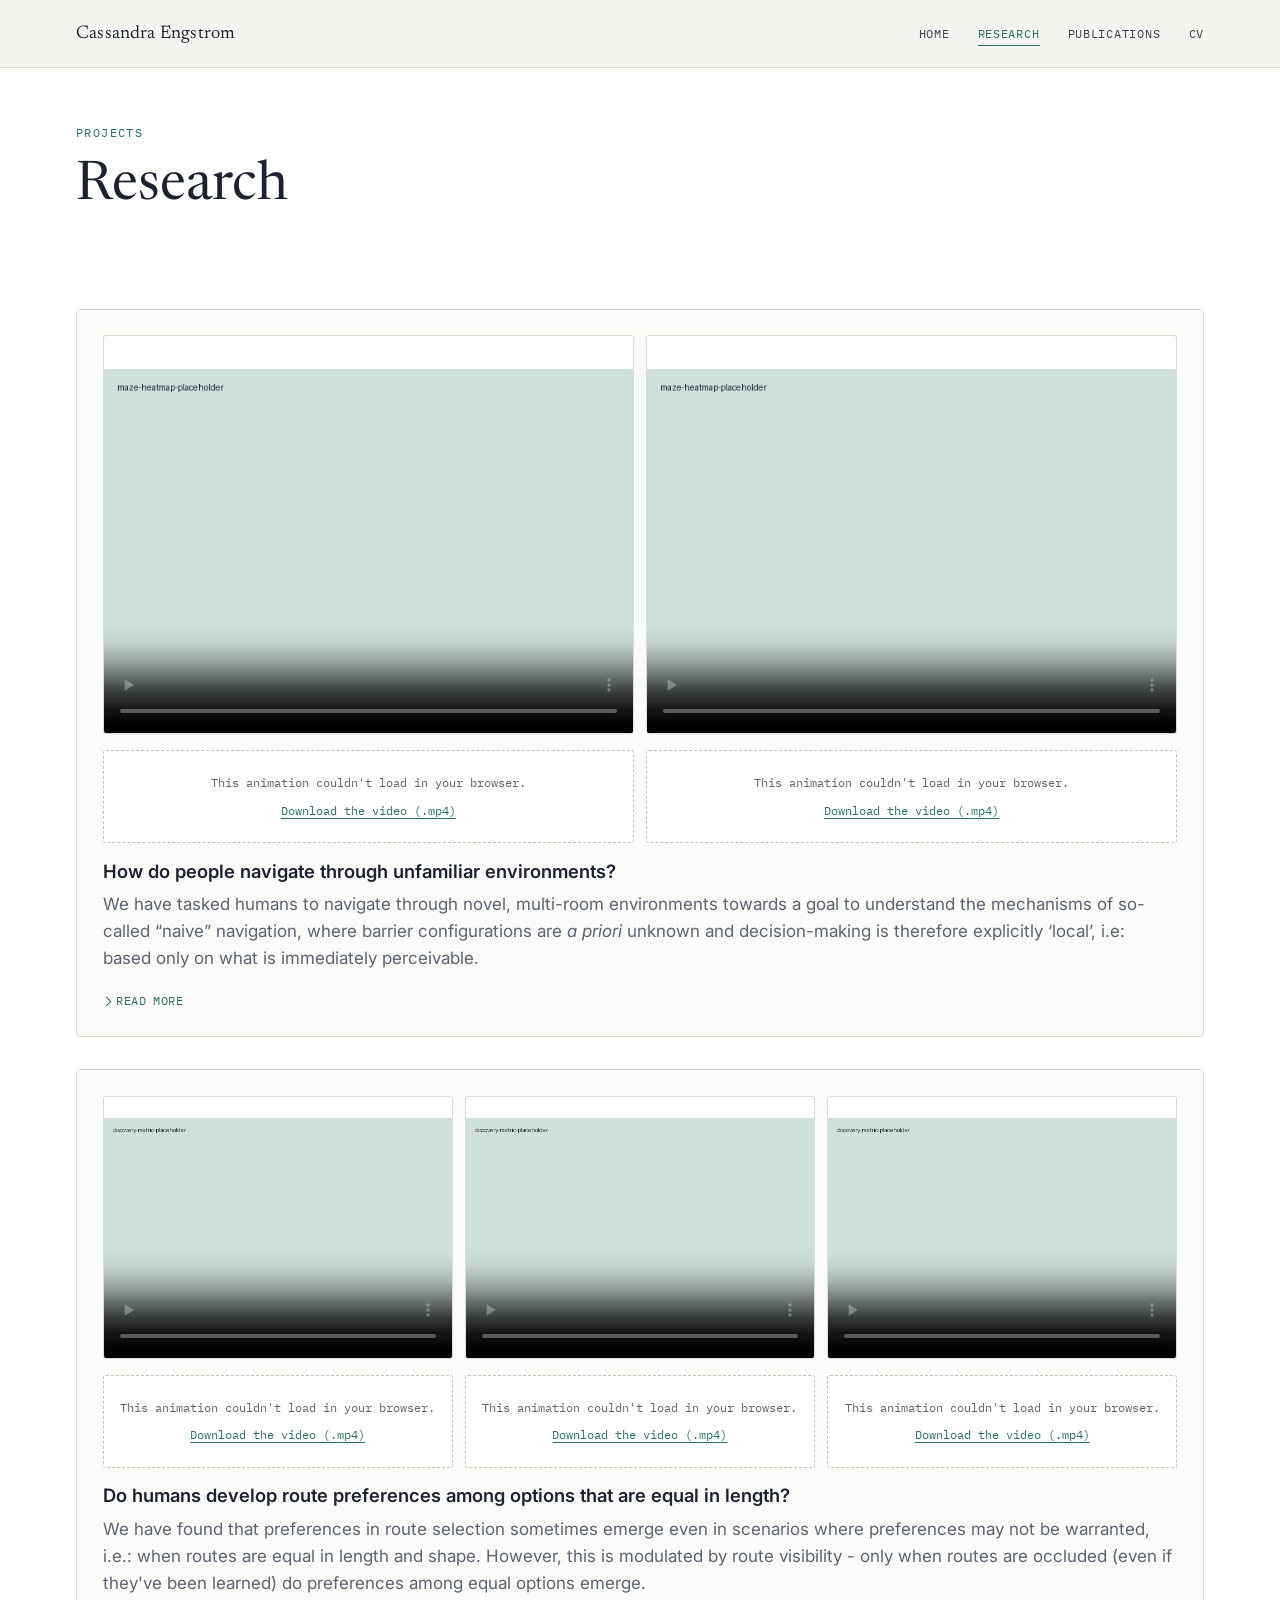
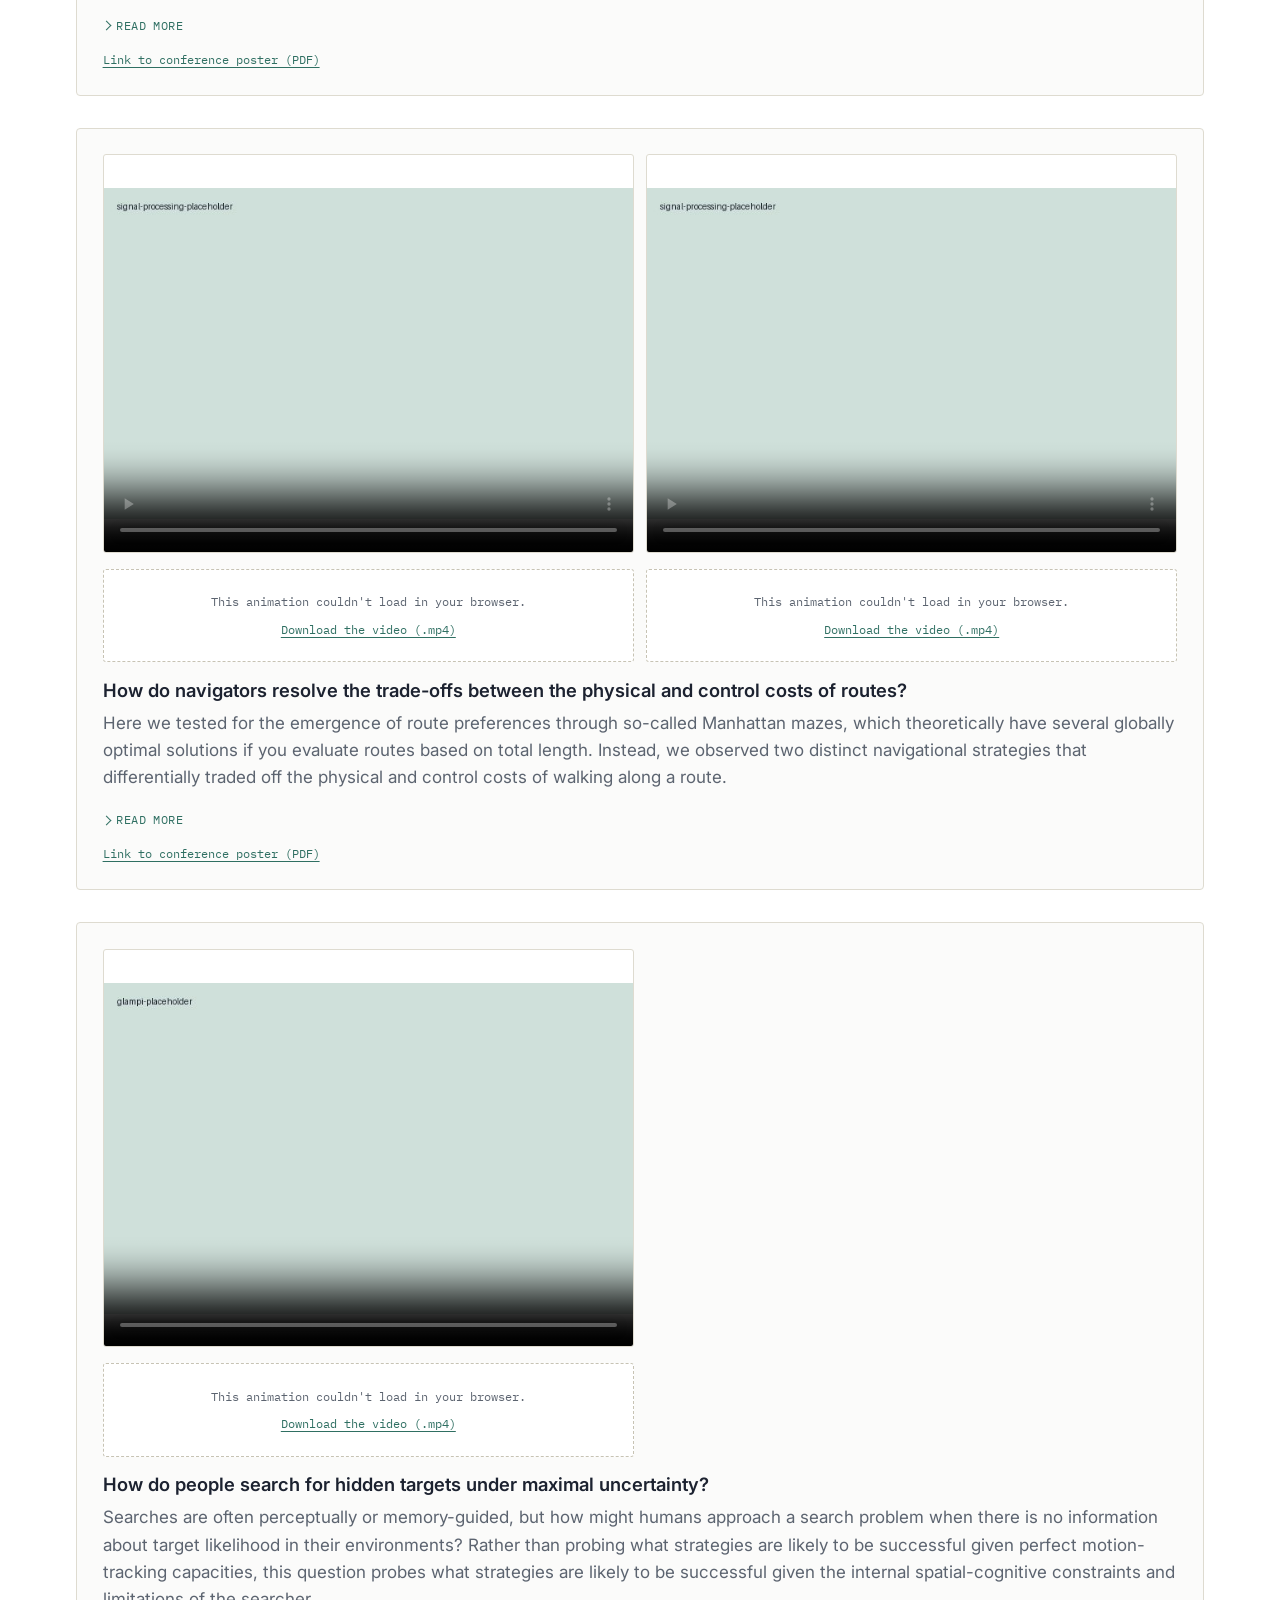
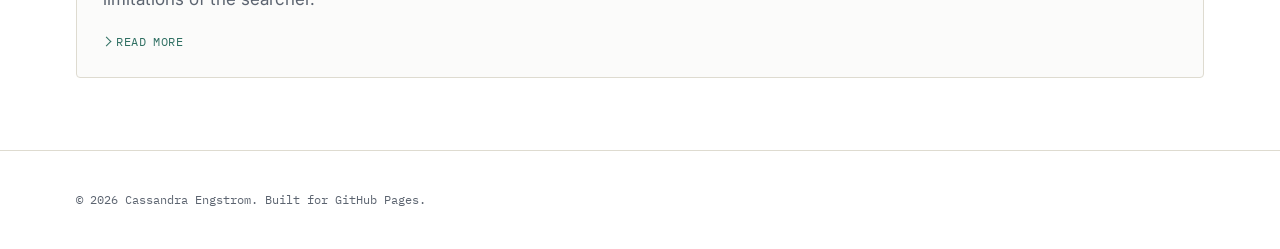
==== research.html @ 105f2f3a "Add site content" ====
<!DOCTYPE html>
<html lang="en">
<head>
<meta charset="UTF-8">
<meta name="viewport" content="width=device-width, initial-scale=1.0">
<title>Research — Cassandra Engstrom</title>
<link rel="preconnect" href="https://fonts.googleapis.com">
<link rel="preconnect" href="https://fonts.gstatic.com" crossorigin>
<link href="https://fonts.googleapis.com/css2?family=Newsreader:ital,wght@0,500;1,400&family=Inter:wght@400;500;600&family=IBM+Plex+Mono:wght@400;500&display=swap" rel="stylesheet">
<link rel="stylesheet" href="css/style.css">
</head>
<body>

<nav class="site-nav">
  <div class="wrap">
    <a class="nav-name" href="index.html">Cassandra Engstrom</a>
    <button class="nav-toggle" aria-expanded="false" aria-label="Toggle navigation">Menu</button>
    <ul class="nav-links">
      <li><a href="index.html">Home</a></li>
      <li><a href="research.html" aria-current="page">Research</a></li>
      <li><a href="publications.html">Publications</a></li>
      <li><a href="cv.html">CV</a></li>
    </ul>
  </div>
</nav>

<header style="padding: 3.5rem 0 2rem;">
  <div class="wrap">
    <p class="eyebrow">Projects</p>
    <h1>Research</h1>
    <!--<p class="prose muted">
      Selected projects on spatial navigation, motion-tracking analysis, and
      the models used to make sense of how people move through mazes and
      open-field environments.
    </p>-->
  </div>
</header>

<section style="padding-top: 0;">
  <div class="wrap">
    <div class="card-grid">

      <div class="card">
        <div class="card-media">
          <div class="video-wrap">
            <video class="thumb" controls autoplay muted loop playsinline preload="auto" poster="assets/images/maze-heatmap-placeholder.jpg">
              <source src="assets/videos/FYP_animation.mp4" type="video/mp4">
            </video>
            <div class="video-fallback" hidden>
              <p>This animation couldn't load in your browser.</p>
              <a href="assets/videos/FYP_animation.mp4" download>Download the video (.mp4)</a>
            </div>
          </div>
          <div class="video-wrap">
            <video class="thumb" controls autoplay muted loop playsinline preload="auto" poster="assets/images/maze-heatmap-placeholder.jpg">
              <source src="assets/videos/GardenOfFP_animation.mp4" type="video/mp4">
            </video>
            <div class="video-fallback" hidden>
              <p>This animation couldn't load in your browser.</p>
              <a href="assets/videos/GardenOfFP_animation.mp4" download>Download the video (.mp4)</a>
            </div>
          </div>
        </div>
        <!--<span class="tag">Trajectory analysis</span>-->

        <h3>How do people navigate through unfamiliar environments?</h3>
        <p class="muted">
          We have tasked humans to navigate through novel, multi-room environments towards a goal to understand the mechanisms of so-called “naive” navigation, where barrier configurations are <em>a priori</em> unknown and decision-making is therefore explicitly ‘local’, i.e: based only on what is immediately perceivable. 
        </p>
        <details class="read-more">
          <summary>Read more</summary>
          <p class="muted">
            The variables ‘naive’ navigators appear to be influenced by when making turns at decision points are the immediate distances to candidate waypoints (d), the angular deviation between candidate waypoints and the goal vector (Θ), and the angular deviation between candidate waypoints and the current heading direction (Γ). Critically, these variables are also weighted differentially depending on the state of the navigator: whether they are initiating a route sequence from stationary or continuing a set of turns while in motion. Behavior is best explained by a vector-based model that uses vector addition to sum directional influences, a mechanism that is biologically plausible. Lastly, we have found through agent simulations that an agent that simply minimizes Θ while ignoring all other variables outperforms all other single and combined-strategy agents in discovering more metabolically efficient and shorter routes statistically more often (Engstrom, Srinivasan & Warren, In prep.).
          </p>
        </details>
        <!--<div class="card-links">
          <a href="assets/pdfs/maze-heatmaps-summary.pdf">Read the write-up (PDF)</a>
        </div>-->
      </div>

      <div class="card">
        <div class="card-media">
          <div class="video-wrap">
            <video class="thumb" controls autoplay muted loop playsinline preload="auto" poster="assets/images/discovery-metric-placeholder.jpg">
              <source src="assets/videos/approach45.mp4" type="video/mp4">
            </video>
            <div class="video-fallback" hidden>
              <p>This animation couldn't load in your browser.</p>
              <a href="assets/videos/approach45.mp4" download>Download the video (.mp4)</a>
            </div>
          </div>
          <div class="video-wrap">
            <video class="thumb" controls autoplay muted loop playsinline preload="auto" poster="assets/images/discovery-metric-placeholder.jpg">
              <source src="assets/videos/approach45_occlude.mp4" type="video/mp4">
            </video>
            <div class="video-fallback" hidden>
              <p>This animation couldn't load in your browser.</p>
              <a href="assets/videos/approach45_occlude.mp4" download>Download the video (.mp4)</a>
            </div>
          </div>
          <div class="video-wrap">
            <video class="thumb" controls autoplay muted loop playsinline preload="auto" poster="assets/images/discovery-metric-placeholder.jpg">
              <source src="assets/videos/courtyard_rhombus_animation.mp4" type="video/mp4">
            </video>
            <div class="video-fallback" hidden>
              <p>This animation couldn't load in your browser.</p>
              <a href="assets/videos/courtyard_rhombus_animation.mp4" download>Download the video (.mp4)</a>
            </div>
          </div>
        </div>

        <!--<span class="tag">Do humans develop route preferences among options that are equal in length?</span>-->
        <h3>Do humans develop route preferences among options that are equal in length?</h3>
        <p class="muted">
          We have found that preferences in route selection sometimes emerge even in scenarios where preferences may not be warranted, i.e.: when routes are equal in length and shape. However, this is modulated by route visibility - only when routes are occluded (even if they've been learned) do preferences among equal options emerge. 
        </p>
        <details class="read-more">
          <summary>Read more</summary>
          <p class="muted">
            Consider: if navigational preferences always correspond with the optimization of global features like total route length, we would expect that no preferences would emerge among options that are equal along those relevant feature dimensions. An alternative hypothesis, however, is that local features - such as those corresponding with perceptual or motor states at decision points - might shape navigational preferences even when relevant global features are equal. Such local features could include whether the instantaneous motion of the body aligns with a candidate waypoint (Γ), relevant to the metabolic costs of turning, or how much the vector to a candidate waypoint deviates from the vector to the goal (Θ), a perceptual heuristic that we have shown correlates with the discovery of shorter routes when agents are given no information about their environments (Engstrom, Srinivasan & Warren, In prep.).
          </p>
          <p class="muted">
            In a VR experiment that involved walking around open rectangular courtyards, i.e.: choosing between routes that were equal in length, we found that humans disregarded perceptual variables (e.g., Θ) that normally correlate with the discovery of shorter routes in unfamiliar, multi-room environments. We interpreted this to mean that the use of such perceptual variables is only employed under uncertainty, otherwise global features like total route length (when accessible) dominate navigational decision-making. In a follow-up experiment, however, we showed that blocking a direct view of the courtyard at turning points, despite allowing navigators to learn and memorize the structure of the courtyards, was enough to reinstate perceptually-based route choice behavior, i.e.: navigators were influenced to minimize Θ, whereas they weren’t in full visibility scenarios. This indicated that it was the ability to see routes, and not necessarily learned knowledge of their structure, that controlled whether decision-making depended on global features like route length (used when all routes are visible) or on local features like the angular deviation between waypoint and goal (used when routes are not visible, even if they're memorized). Consistent with this model, we found by manipulating the geometry of open courtyards to make one route option longer than the other, that even when the local perceptual variable Θ favored the opposite route, navigators strongly preferred the route that was shorter, because both routes were clearly visible (Engstrom & Warren, 2026; see link below). These results suggest that navigational preferences can emerge among equal options when options are visually occluded; otherwise route-selection effectively becomes random and no preferences are discernible.
          </p>
        </details>
        <div class="card-links">
          <a href="assets/pdfs/VSS2026_CJE_final_small-3.pdf">Link to conference poster (PDF)</a>
        </div>
      </div>

      

      <div class="card">
        <div class="card-media">
          <div class="video-wrap">
            <video class="thumb" controls autoplay muted loop playsinline preload="auto" poster="assets/images/signal-processing-placeholder.jpg">
              <source src="assets/videos/Grid_animation_2x4.mp4" type="video/mp4">
            </video>
            <div class="video-fallback" hidden>
              <p>This animation couldn't load in your browser.</p>
              <a href="assets/videos/Grid_animation_2x4.mp4" download>Download the video (.mp4)</a>
            </div>
          </div>
                    <div class="video-wrap">
            <video class="thumb" controls autoplay muted loop playsinline preload="auto" poster="assets/images/signal-processing-placeholder.jpg">
              <source src="assets/videos/Grid_animation_1x5.mp4" type="video/mp4">
            </video>
            <div class="video-fallback" hidden>
              <p>This animation couldn't load in your browser.</p>
              <a href="assets/videos/Grid_animation_1x5.mp4" download>Download the video (.mp4)</a>
            </div>
          </div>
        </div>
        <!--<span class="tag">Signal processing</span>-->
        <h3>How do navigators resolve the trade-offs between the physical and control costs of routes?</h3>
        <p class="muted">
          Here we tested for the emergence of route preferences through so-called Manhattan mazes, which theoretically have several globally optimal solutions if you evaluate routes based on total length. Instead, we observed two distinct navigational strategies that differentially traded off the physical and control costs of walking along a route.
        </p>
        <details class="read-more">
          <summary>Read more</summary>
          <p class="muted">
            By measuring movement patterns through grid-mazes with different dimensions, our sample could be parsed based on the expression of two distinct strategies - roughly half of the sample preferred to navigate around the perimeter (‘wall-following’) while the other half clinged to the diagonal (‘beelining’). Both of these strategies appeared to be guided by a combination of local decision-making rules, specifically the minimization of Γ and Θ, while each group applied different weights to each rule. Interestingly, because of a spontaneous corner-cutting behavior, we found that the beelining strategy resulted in routes that were slightly although statistically shorter and more energetically efficient than the wall-following group. Even so, relative to wall-following, beelining relies on more ‘expensive’ perceptual-motor control processes that require constant surveillance of one's changing field of view and frequent changes in the state and actions of the body. Therefore, we speculate that the split in the sample reflects two solutions to a tradeoff between the physical and perceptual control costs of implementing routes (Engstrom & Warren, 2025; see link below). Just like our courtyard studies, these results also suggest that preferences sometimes emerge among route options that are close to being equal along global dimensions relevant to the navigator (e.g.: total route length), suggesting that route preferences can be based on local motor or perceptual states at waypoints.
          </p>
        </details>
        <div class="card-links">
          <a href="assets/pdfs/ECVP poster Engstrom V2_final_small.pdf">Link to conference poster (PDF)</a>
        </div>
      </div>

      

      <div class="card">
        <div class="card-media">
          <div class="video-wrap">
            <video class="thumb" controls autoplay muted loop playsinline preload="auto" poster="assets/images/glampi-placeholder.jpg">
              <source src="assets/videos/search_animation.mp4" type="video/mp4">
            </video>
            <div class="video-fallback" hidden>
              <p>This animation couldn't load in your browser.</p>
              <a href="assets/videos/search_animation.mp4" download>Download the video (.mp4)</a>
            </div>
          </div>
        </div>
        <!--<span class="tag">Modeling</span>-->
        <h3>How do people search for hidden targets under maximal uncertainty?</h3>
        <p class="muted">
          Searches are often perceptually or memory-guided, but how might humans approach a search problem when there is no information about target likelihood in their environments? Rather than probing what strategies are likely to be successful given perfect motion-tracking capacities, this question probes what strategies are likely to be successful given the internal spatial-cognitive constraints and limitations of the searcher. 
        </p>
        <details class="read-more">
          <summary>Read more</summary>
          <p class="muted">
            As part of my ongoing dissertation research, I am analyzing the movement of humans searching in large virtual environments. The field of movement ecology has given rise to motley models of foraging, dispersal and migration in animals, but little is known about the methods humans might employ while searching for hidden targets. Search is related to navigation in that if done effectively, it requires the searcher to maintain some concept of where they are and where they have been. However, the degree to which spatial memory systems (i.e.: tracking ones position) are employed may depend on the constraints of the task,  including the richness of landmark information available, the time limits on the search task, and target numerosity, all of which affect the difference in the effort-to-success tradeoff between memoryful and memoryless searches. I am currently modelling human search strategies in an effort to understand how and when memory is employed, and whether this employment is demonstrably ‘efficient’, considering factors like error accumulation in path integration.
          </p>
        </details>
        <!--<div class="card-links">
          <a href="assets/pdfs/path-integration-model.pdf">Read the write-up (PDF)</a>
        </div>-->
      </div>

    </div>
  </div>
</section>

<footer>
  <div class="wrap">
    © <span id="year"></span> Cassandra Engstrom. Built for GitHub Pages.
  </div>
</footer>

<script src="js/main.js"></script>
<script>document.getElementById("year").textContent = new Date().getFullYear();</script>
</body>
</html>
---- css/style.css ----
/* ============================================================
   Cassandra Engstrom — research site
   Design system: cartographic academic. The palette and motifs
   borrow from topographic maps and trajectory plots — fitting,
   since the research itself is about paths through space.
   ============================================================ */

:root {
  --paper: #ffffff;
  --paper-raised: #fbfbfa;
  --ink: #1c2230;
  --ink-soft: #3a4150;
  --muted: #5c6470;
  --line: #2f6f62;      /* contour-line teal — links, accents */
  --line-soft: #cfe0da;
  --route: #b5562a;     /* rust marker — highlights, "you are here" */
  --border: #dedbd0;
  --border-strong: #c7c3b4;

  --font-display: "Newsreader", Georgia, serif;
  --font-body: "Inter", -apple-system, BlinkMacSystemFont, sans-serif;
  --font-mono: "IBM Plex Mono", ui-monospace, monospace;

  --measure: 42rem;
  --nav-h: 4.25rem;
}

* { box-sizing: border-box; }

html {
  scroll-behavior: smooth;
}

@media (prefers-reduced-motion: reduce) {
  html { scroll-behavior: auto; }
  *, *::before, *::after {
    animation-duration: 0.01ms !important;
    animation-iteration-count: 1 !important;
    transition-duration: 0.01ms !important;
  }
}

body {
  margin: 0;
  background: var(--paper);
  color: var(--ink);
  font-family: var(--font-body);
  font-size: 17px;
  line-height: 1.6;
  -webkit-font-smoothing: antialiased;
}

img, video { max-width: 100%; display: block; }

a {
  color: var(--line);
  text-decoration-thickness: 1px;
  text-underline-offset: 3px;
}
a:hover { color: var(--route); }

h1, h2, h3 {
  font-family: var(--font-display);
  font-weight: 500;
  line-height: 1.15;
  color: var(--ink);
  margin: 0 0 0.5em;
}

h1 { font-size: clamp(2.2rem, 4.5vw, 3.4rem); font-weight: 400; }
h2 { font-size: clamp(1.5rem, 2.6vw, 2rem); }
h3 { font-size: 1.15rem; font-weight: 600; font-family: var(--font-body); }

p { margin: 0 0 1.1em; color: var(--ink-soft); }

.eyebrow {
  font-family: var(--font-mono);
  font-size: 0.72rem;
  letter-spacing: 0.12em;
  text-transform: uppercase;
  color: var(--line);
}

.muted { color: var(--muted); }

/* ---------- layout shells ---------- */

.wrap {
  max-width: 74rem;
  margin: 0 auto;
  padding: 0 1.75rem;
}

.prose { max-width: var(--measure); }

section { padding: 4.5rem 0; }
section + section { border-top: 1px solid var(--border); }

/* ---------- nav ---------- */

.site-nav {
  position: sticky;
  top: 0;
  z-index: 40;
  height: var(--nav-h);
  display: flex;
  align-items: center;
  background: rgba(243, 244, 239, 0.86);
  backdrop-filter: blur(6px);
  border-bottom: 1px solid var(--border);
}

.site-nav .wrap {
  display: flex;
  align-items: center;
  justify-content: space-between;
  width: 100%;
}

.nav-name {
  font-family: var(--font-display);
  font-size: 1.15rem;
  color: var(--ink);
  text-decoration: none;
  letter-spacing: 0.01em;
}
.nav-name:hover { color: var(--ink); }

.nav-links {
  display: flex;
  gap: 1.75rem;
  list-style: none;
  margin: 0;
  padding: 0;
  font-family: var(--font-mono);
  font-size: 0.78rem;
  letter-spacing: 0.06em;
  text-transform: uppercase;
}

.nav-links a {
  color: var(--ink-soft);
  text-decoration: none;
  padding: 0.3rem 0;
  border-bottom: 1px solid transparent;
}
.nav-links a:hover,
.nav-links a[aria-current="page"] {
  color: var(--line);
  border-bottom-color: var(--line);
}

.nav-toggle {
  display: none;
  background: none;
  border: 1px solid var(--border-strong);
  border-radius: 3px;
  padding: 0.4rem 0.6rem;
  font-family: var(--font-mono);
  font-size: 0.75rem;
  cursor: pointer;
}

@media (max-width: 720px) {
  .nav-toggle { display: inline-block; }
  .nav-links {
    position: absolute;
    top: var(--nav-h);
    left: 0;
    right: 0;
    background: var(--paper-raised);
    border-bottom: 1px solid var(--border);
    flex-direction: column;
    gap: 0;
    padding: 0.5rem 1.75rem 1rem;
    display: none;
  }
  .nav-links.open { display: flex; }
  .nav-links a { display: block; padding: 0.6rem 0; }
}

/* ---------- simple homepage ---------- */

.intro {
  padding: 4.5rem 0 4rem;
}

.intro-grid {
  display: grid;
  grid-template-columns: 1fr 1.4fr;
  gap: 3rem;
  align-items: start;
}

@media (max-width: 720px) {
  .intro-grid { grid-template-columns: 1fr; }
}

.profile-photo {
  width: 100%;
  border-radius: 4px;
  border: 1px solid var(--border);
}

.email-line {
  margin-top: 1.6rem;
  font-family: var(--font-mono);
  font-size: 0.95rem;
}

/* ---------- hero (signature element: the wayfinding line) ---------- */

.hero {
  padding: 5rem 0 4rem;
  position: relative;
  overflow: hidden;
}

.hero-grid {
  display: grid;
  grid-template-columns: 1.1fr 0.9fr;
  gap: 3rem;
  align-items: center;
}

@media (max-width: 860px) {
  .hero-grid { grid-template-columns: 1fr; }
}

.hero-path {
  width: 100%;
  height: auto;
}

.hero-path .route-line {
  fill: none;
  stroke: var(--line);
  stroke-width: 2;
  stroke-linecap: round;
  stroke-dasharray: 4 7;
}

.hero-path .waypoint {
  fill: var(--paper);
  stroke: var(--ink);
  stroke-width: 1.4;
}

.hero-path .marker {
  fill: var(--route);
}

.hero-path .marker-pulse {
  fill: none;
  stroke: var(--route);
  stroke-width: 1.5;
  opacity: 0.55;
  animation: pulse 2.6s ease-out infinite;
  transform-origin: center;
}

@keyframes pulse {
  0%   { r: 5; opacity: 0.6; }
  100% { r: 16; opacity: 0; }
}

.hero h1 { margin-bottom: 0.4rem; }
.hero .role {
  font-family: var(--font-mono);
  font-size: 0.85rem;
  color: var(--muted);
  margin-bottom: 1.4rem;
}

.button-row { display: flex; gap: 0.9rem; flex-wrap: wrap; margin-top: 1.6rem; }

.btn {
  display: inline-flex;
  align-items: center;
  gap: 0.5rem;
  font-family: var(--font-mono);
  font-size: 0.78rem;
  letter-spacing: 0.05em;
  text-transform: uppercase;
  text-decoration: none;
  padding: 0.7rem 1.1rem;
  border: 1px solid var(--ink);
  border-radius: 3px;
  color: var(--ink);
  transition: background 0.15s ease, color 0.15s ease, border-color 0.15s ease;
}
.btn:hover { background: var(--ink); color: var(--paper); }

.btn.primary { background: var(--line); border-color: var(--line); color: var(--paper); }
.btn.primary:hover { background: var(--route); border-color: var(--route); }

/* ---------- cards / grids ---------- */

.card-grid {
  display: grid;
  grid-template-columns: repeat(auto-fit, minmax(640px, 1fr));
  gap: 2rem;
  margin-top: 2rem;
}

.card {
  background: var(--paper-raised);
  border: 1px solid var(--border);
  border-radius: 4px;
  padding: 1.6rem;
  position: relative;
}

.card .tag {
  font-family: var(--font-mono);
  font-size: 0.68rem;
  letter-spacing: 0.08em;
  text-transform: uppercase;
  color: var(--line);
  display: block;
  margin-bottom: 0.6rem;
}

/* row of 1-3 animations above the card title */
.card-media {
  display: grid;
  grid-template-columns: repeat(auto-fit, minmax(140px, 1fr));
  gap: 0.75rem;
  margin-bottom: 1.1rem;
}

.card-media .video-wrap:only-child {
  max-width: calc((100% - 0.75rem) / 2);
}

.card-media video.thumb {
  width: 100%;
  aspect-ratio: 4/3;
  object-fit: contain;
  border: 1px solid var(--border);
  border-radius: 3px;
  background: #ffffff;
}

.video-wrap {
  position: relative;
}

.video-fallback {
  width: 100%;
  display: flex;
  flex-direction: column;
  align-items: center;
  justify-content: center;
  gap: 0.5rem;
  text-align: center;
  padding: 1.4rem 1rem;
  background: var(--paper);
  border: 1px dashed var(--border-strong);
  border-radius: 3px;
}

.video-fallback p {
  margin: 0;
  font-family: var(--font-mono);
  font-size: 0.75rem;
  color: var(--muted);
}

.video-fallback a {
  font-family: var(--font-mono);
  font-size: 0.75rem;
}

.video-fallback[hidden] {
  display: none;
}

.card .thumb {
  width: 100%;
  aspect-ratio: 16/10;
  object-fit: cover;
  border: 1px solid var(--border);
  border-radius: 3px;
  margin-bottom: 1rem;
  background: var(--line-soft);
}

.card video.thumb { background: #ffffff; }

.card-links {
  display: flex;
  gap: 1rem;
  margin-top: 0.9rem;
  font-family: var(--font-mono);
  font-size: 0.76rem;
}

@media (max-width: 720px) {
  .card-grid { grid-template-columns: 1fr; }
}

/* ---------- media blocks ---------- */

.media-block {
  border: 1px solid var(--border);
  border-radius: 4px;
  overflow: hidden;
  background: var(--ink);
  margin: 1.5rem 0;
}
.media-block video { width: 100%; display: block; }
.media-caption {
  padding: 0.7rem 1rem;
  font-family: var(--font-mono);
  font-size: 0.75rem;
  color: var(--muted);
  background: var(--paper-raised);
  border-top: 1px solid var(--border);
}

/* ---------- read more / collapsible blurbs ---------- */

details.read-more {
  margin-top: 0.9rem;
}

details.read-more summary {
  cursor: pointer;
  list-style: none;
  font-family: var(--font-mono);
  font-size: 0.76rem;
  letter-spacing: 0.04em;
  text-transform: uppercase;
  color: var(--line);
  display: flex;
  align-items: center;
  gap: 0.4rem;
  user-select: none;
}

/* hide the default browser triangle in Chrome/Safari */
details.read-more summary::-webkit-details-marker {
  display: none;
}

/* our own chevron, rotates on open */
details.read-more summary::before {
  content: "";
  width: 0.5em;
  height: 0.5em;
  border-right: 1.5px solid var(--line);
  border-bottom: 1.5px solid var(--line);
  transform: rotate(-45deg);
  transition: transform 0.2s ease;
}

details.read-more[open] summary::before {
  transform: rotate(45deg);
}

details.read-more summary:hover {
  color: var(--route);
}
details.read-more summary:hover::before {
  border-color: var(--route);
}

details.read-more p {
  margin-top: 0.8rem;
  padding-top: 0.8rem;
  border-top: 1px solid var(--border);
}

/* ---------- CV page ---------- */

.cv-entry {
  display: grid;
  grid-template-columns: 8rem 1fr;
  gap: 1.5rem;
  padding: 1.2rem 0;
  border-top: 1px solid var(--border);
}
.cv-entry:first-of-type { border-top: none; }
.cv-entry .when {
  font-family: var(--font-mono);
  font-size: 0.78rem;
  color: var(--muted);
  padding-top: 0.2rem;
}
@media (max-width: 600px) {
  .cv-entry { grid-template-columns: 1fr; gap: 0.3rem; }
}

.pub-list { list-style: none; padding: 0; margin: 1.5rem 0 0; }
.pub-list li {
  padding: 1rem 0;
  border-top: 1px solid var(--border);
  display: flex;
  justify-content: space-between;
  gap: 1rem;
  flex-wrap: wrap;
}
.pub-list li:first-child { border-top: none; }
.pub-list .pub-links {
  font-family: var(--font-mono);
  font-size: 0.76rem;
  white-space: nowrap;
}

/* ---------- contact ---------- */

.contact-list { list-style: none; padding: 0; margin: 1.5rem 0 0; }
.contact-list li {
  padding: 0.85rem 0;
  border-top: 1px solid var(--border);
  display: flex;
  gap: 1rem;
  align-items: baseline;
}
.contact-list li:first-child { border-top: none; }
.contact-list .k {
  font-family: var(--font-mono);
  font-size: 0.72rem;
  text-transform: uppercase;
  letter-spacing: 0.08em;
  color: var(--muted);
  width: 6rem;
  flex: none;
}

/* ---------- footer ---------- */

footer {
  padding: 2.5rem 0;
  font-family: var(--font-mono);
  font-size: 0.72rem;
  color: var(--muted);
  border-top: 1px solid var(--border);
}

/* ---------- focus states ---------- */

a:focus-visible,
button:focus-visible {
  outline: 2px solid var(--route);
  outline-offset: 2px;
}
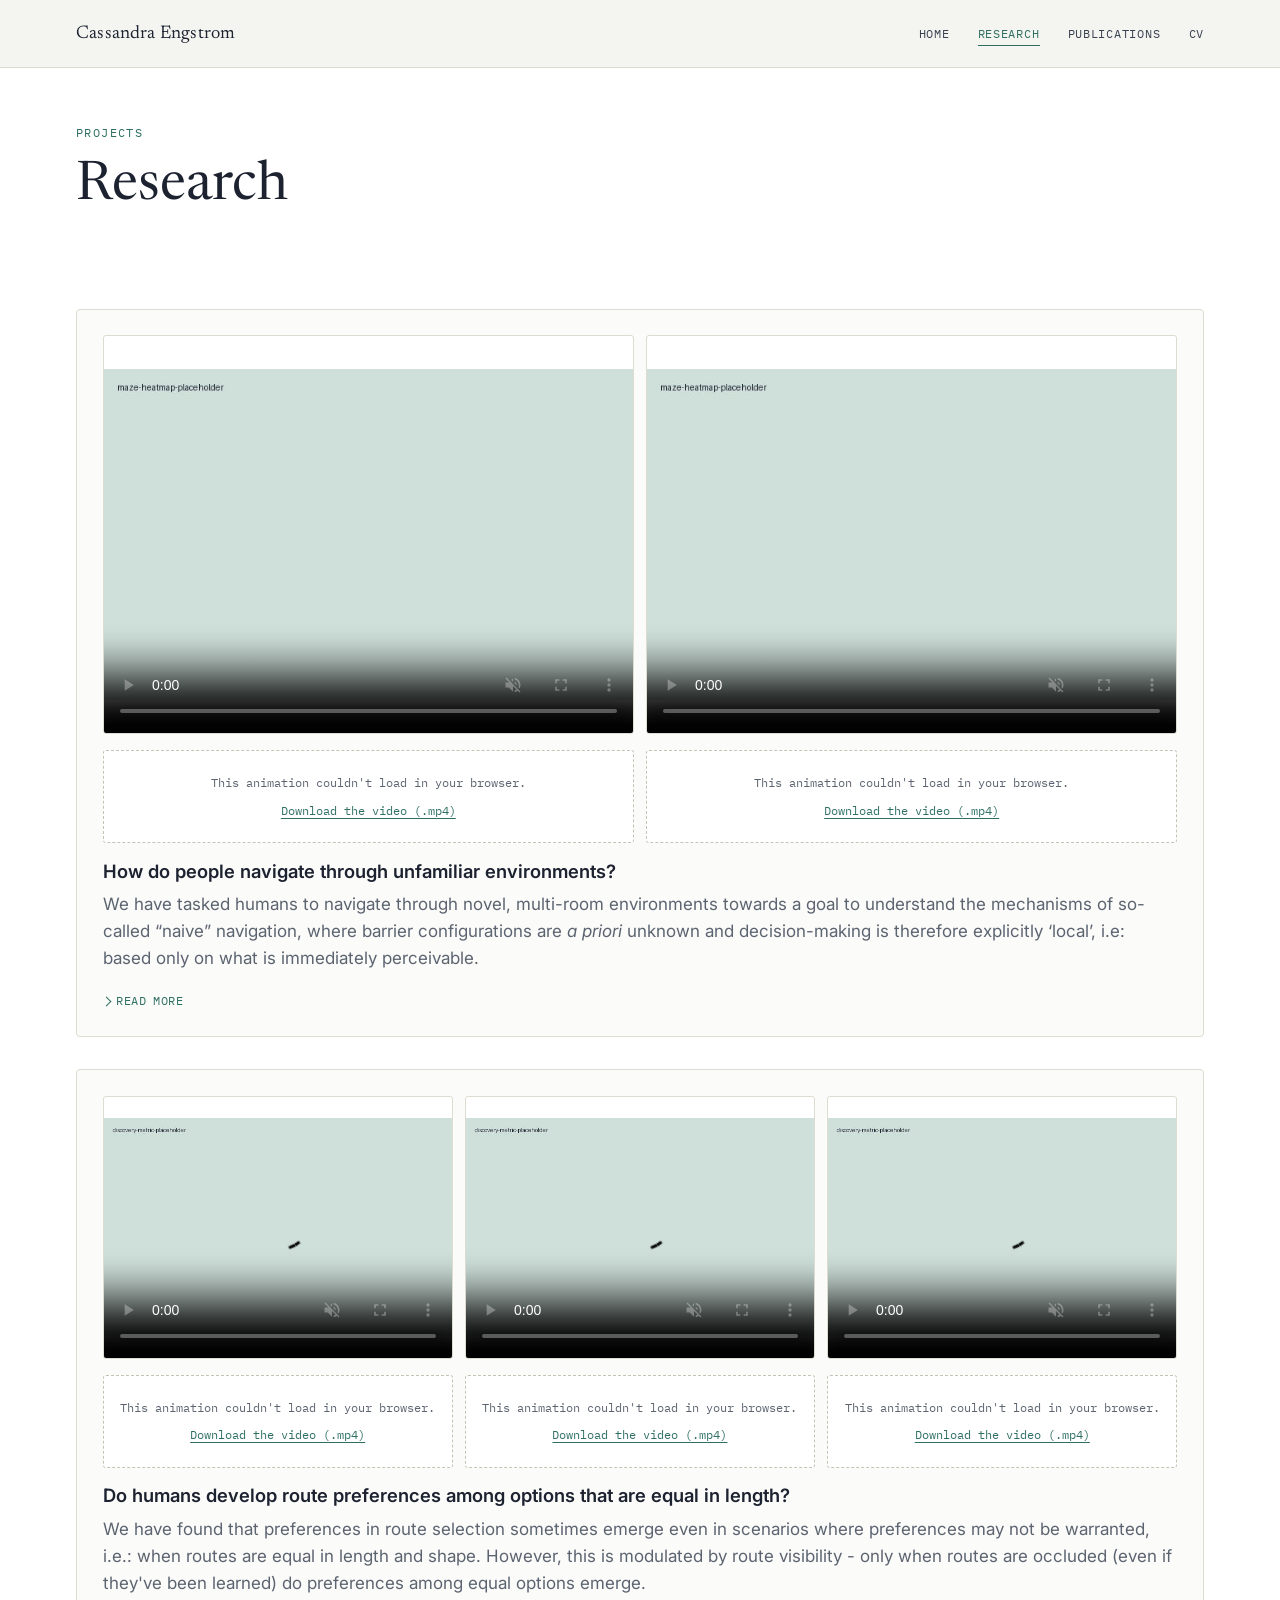
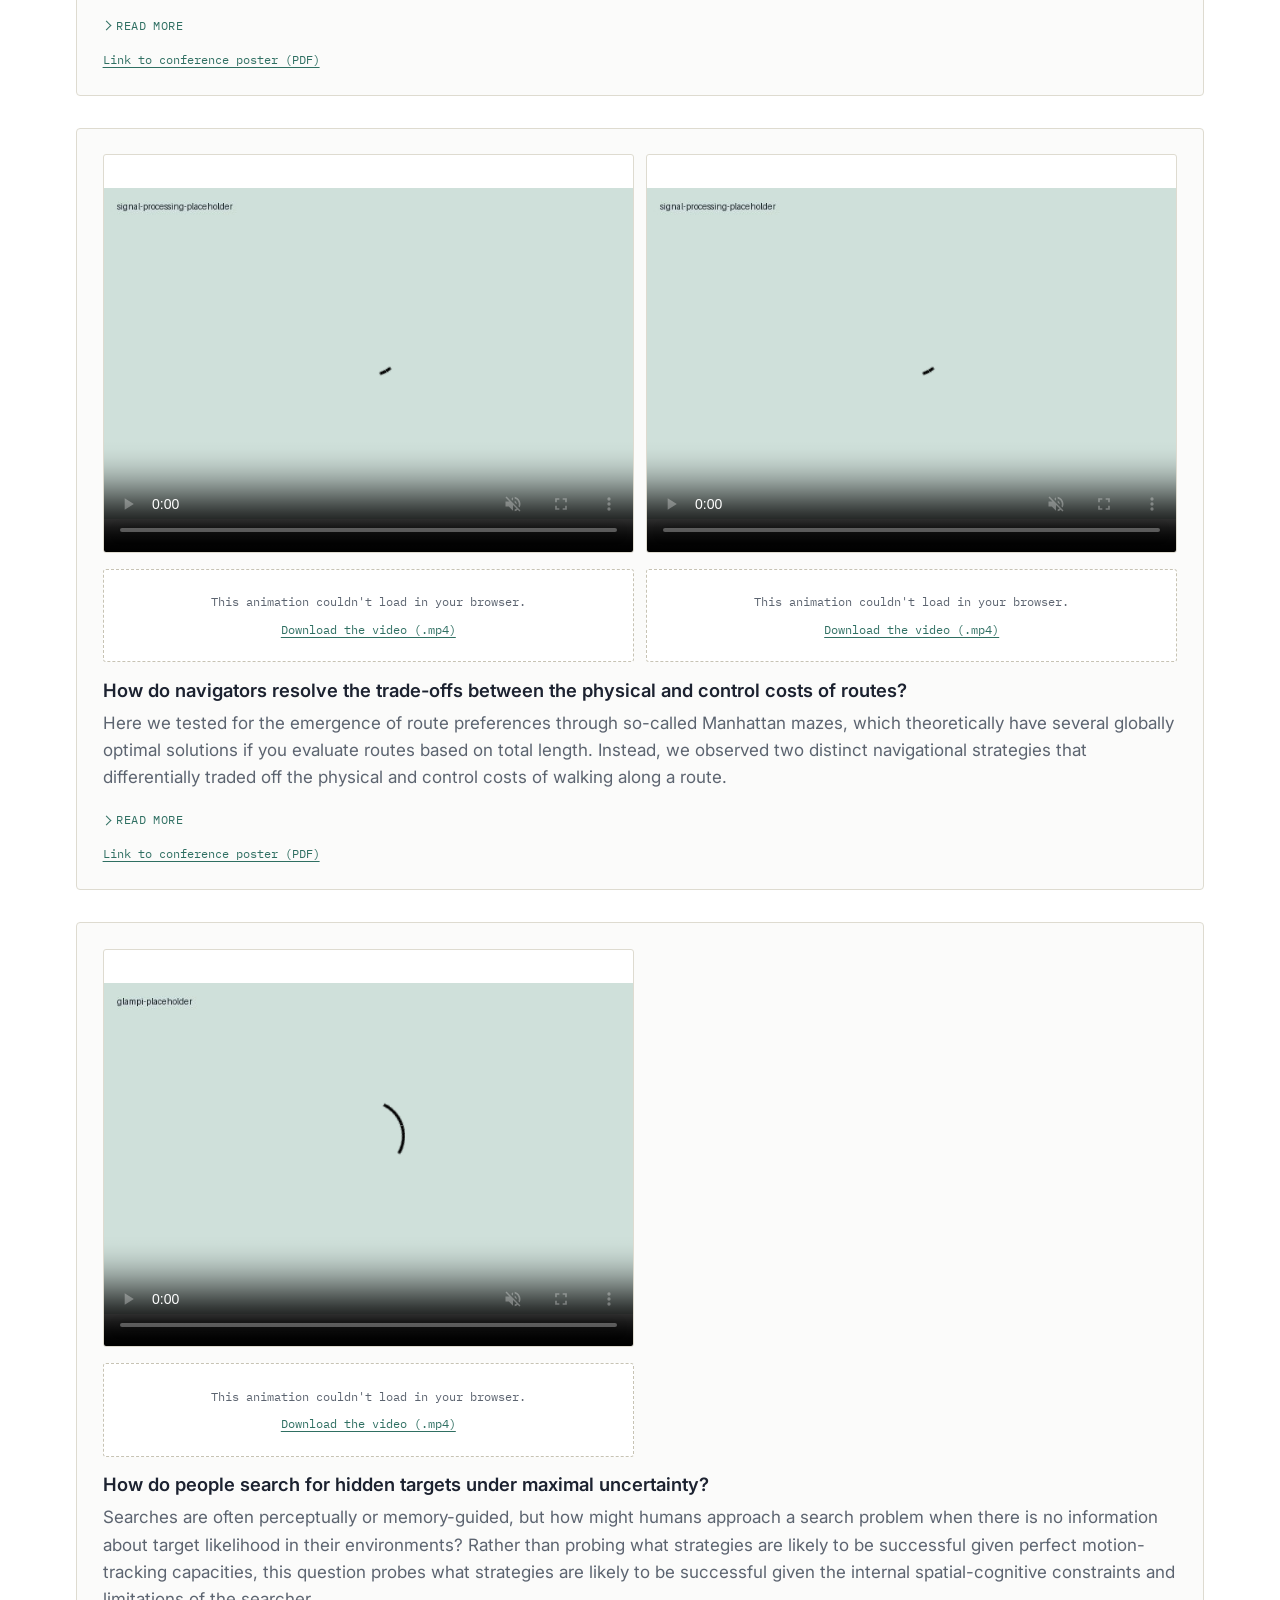
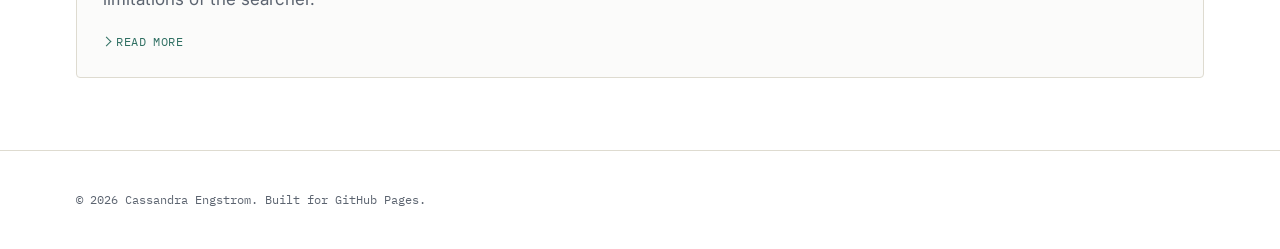
==== commit df7de1a4: "videos will now only play when scrolling" ====
--- a/research.html
+++ b/research.html
@@ -43,7 +43,7 @@
       <div class="card">
         <div class="card-media">
           <div class="video-wrap">
-            <video class="thumb" controls autoplay muted loop playsinline preload="auto" poster="assets/images/maze-heatmap-placeholder.jpg">
+            <video class="thumb" controls muted loop playsinline preload="none" poster="assets/images/maze-heatmap-placeholder.jpg">
               <source src="assets/videos/FYP_animation.mp4" type="video/mp4">
             </video>
             <div class="video-fallback" hidden>
@@ -52,7 +52,7 @@
             </div>
           </div>
           <div class="video-wrap">
-            <video class="thumb" controls autoplay muted loop playsinline preload="auto" poster="assets/images/maze-heatmap-placeholder.jpg">
+            <video class="thumb" controls muted loop playsinline preload="none" poster="assets/images/maze-heatmap-placeholder.jpg">
               <source src="assets/videos/GardenOfFP_animation.mp4" type="video/mp4">
             </video>
             <div class="video-fallback" hidden>
@@ -81,7 +81,7 @@
       <div class="card">
         <div class="card-media">
           <div class="video-wrap">
-            <video class="thumb" controls autoplay muted loop playsinline preload="auto" poster="assets/images/discovery-metric-placeholder.jpg">
+            <video class="thumb" controls muted loop playsinline preload="none" poster="assets/images/discovery-metric-placeholder.jpg">
               <source src="assets/videos/approach45.mp4" type="video/mp4">
             </video>
             <div class="video-fallback" hidden>
@@ -90,7 +90,7 @@
             </div>
           </div>
           <div class="video-wrap">
-            <video class="thumb" controls autoplay muted loop playsinline preload="auto" poster="assets/images/discovery-metric-placeholder.jpg">
+            <video class="thumb" controls muted loop playsinline preload="none" poster="assets/images/discovery-metric-placeholder.jpg">
               <source src="assets/videos/approach45_occlude.mp4" type="video/mp4">
             </video>
             <div class="video-fallback" hidden>
@@ -99,7 +99,7 @@
             </div>
           </div>
           <div class="video-wrap">
-            <video class="thumb" controls autoplay muted loop playsinline preload="auto" poster="assets/images/discovery-metric-placeholder.jpg">
+            <video class="thumb" controls muted loop playsinline preload="none" poster="assets/images/discovery-metric-placeholder.jpg">
               <source src="assets/videos/courtyard_rhombus_animation.mp4" type="video/mp4">
             </video>
             <div class="video-fallback" hidden>
@@ -133,7 +133,7 @@
       <div class="card">
         <div class="card-media">
           <div class="video-wrap">
-            <video class="thumb" controls autoplay muted loop playsinline preload="auto" poster="assets/images/signal-processing-placeholder.jpg">
+            <video class="thumb" controls muted loop playsinline preload="none" poster="assets/images/signal-processing-placeholder.jpg">
               <source src="assets/videos/Grid_animation_2x4.mp4" type="video/mp4">
             </video>
             <div class="video-fallback" hidden>
@@ -142,7 +142,7 @@
             </div>
           </div>
                     <div class="video-wrap">
-            <video class="thumb" controls autoplay muted loop playsinline preload="auto" poster="assets/images/signal-processing-placeholder.jpg">
+            <video class="thumb" controls muted loop playsinline preload="none" poster="assets/images/signal-processing-placeholder.jpg">
               <source src="assets/videos/Grid_animation_1x5.mp4" type="video/mp4">
             </video>
             <div class="video-fallback" hidden>
@@ -172,7 +172,7 @@
       <div class="card">
         <div class="card-media">
           <div class="video-wrap">
-            <video class="thumb" controls autoplay muted loop playsinline preload="auto" poster="assets/images/glampi-placeholder.jpg">
+            <video class="thumb" controls muted loop playsinline preload="none" poster="assets/images/glampi-placeholder.jpg">
               <source src="assets/videos/search_animation.mp4" type="video/mp4">
             </video>
             <div class="video-fallback" hidden>
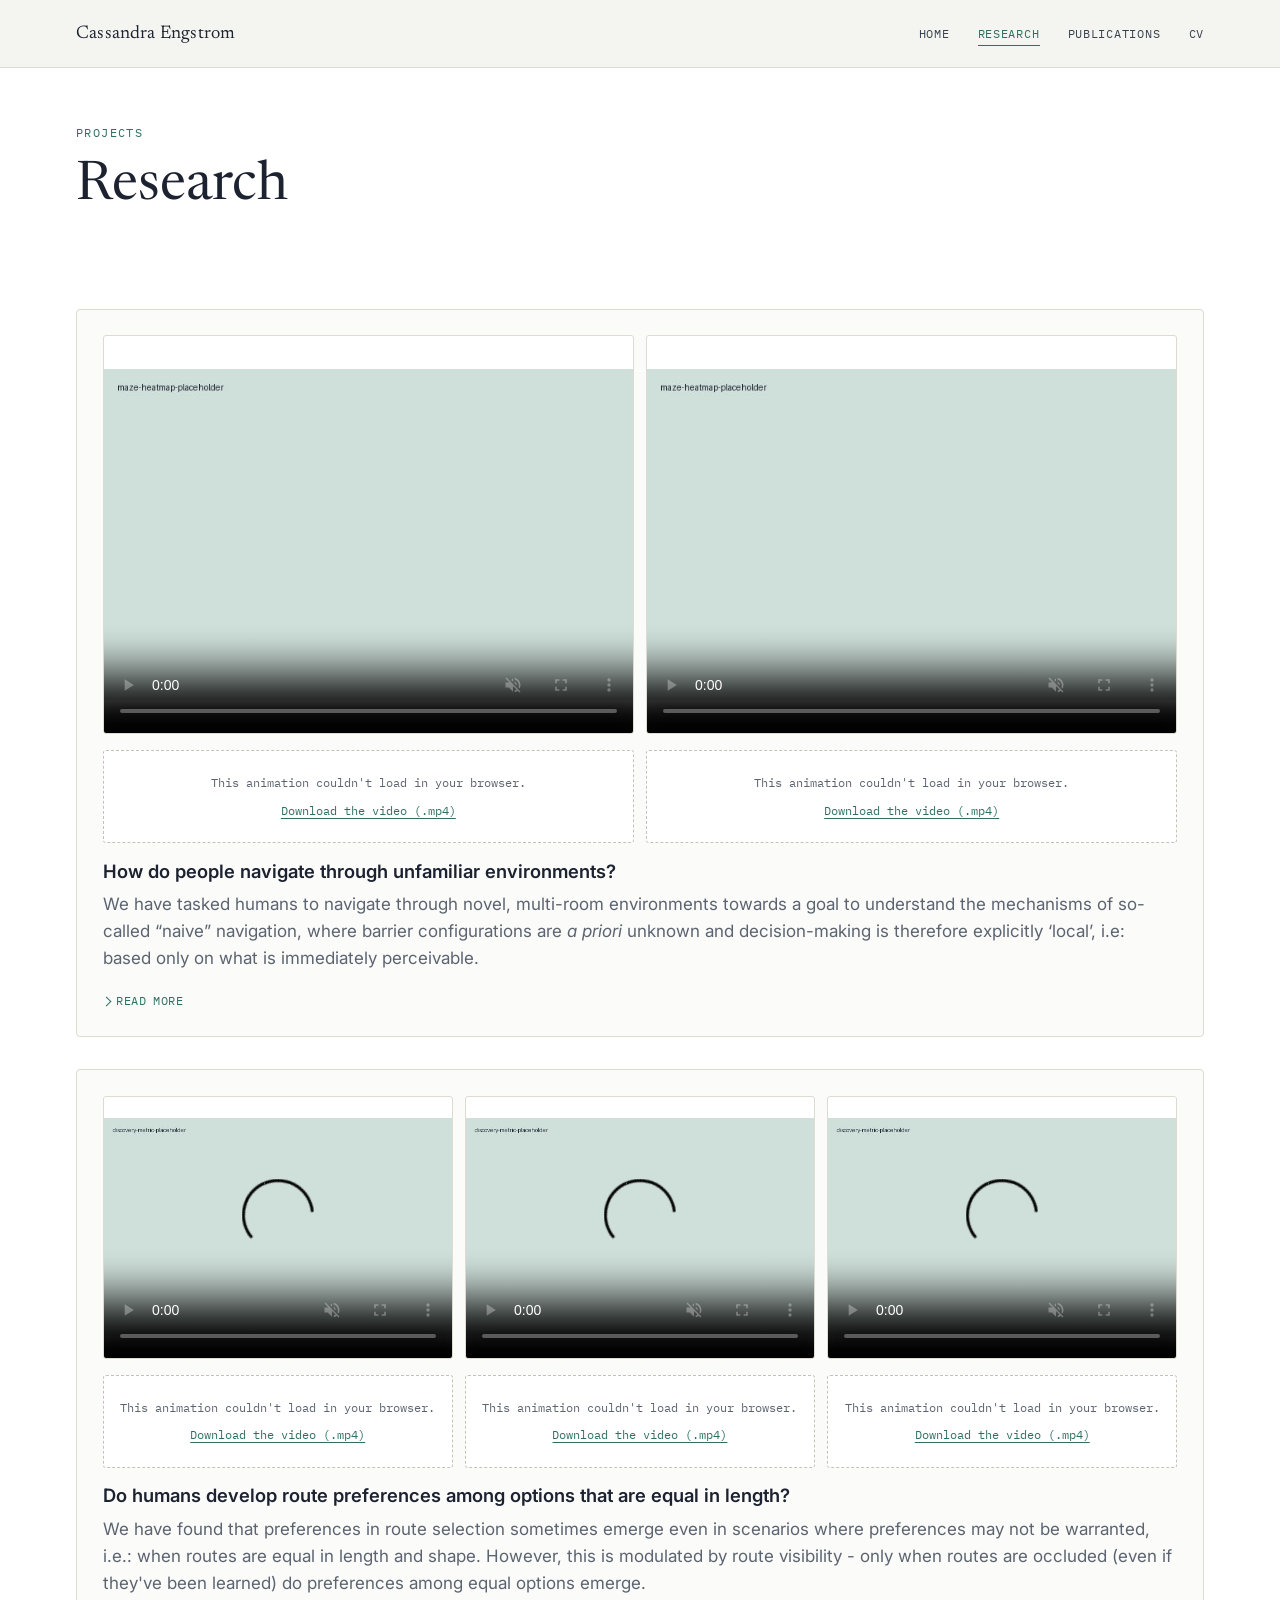
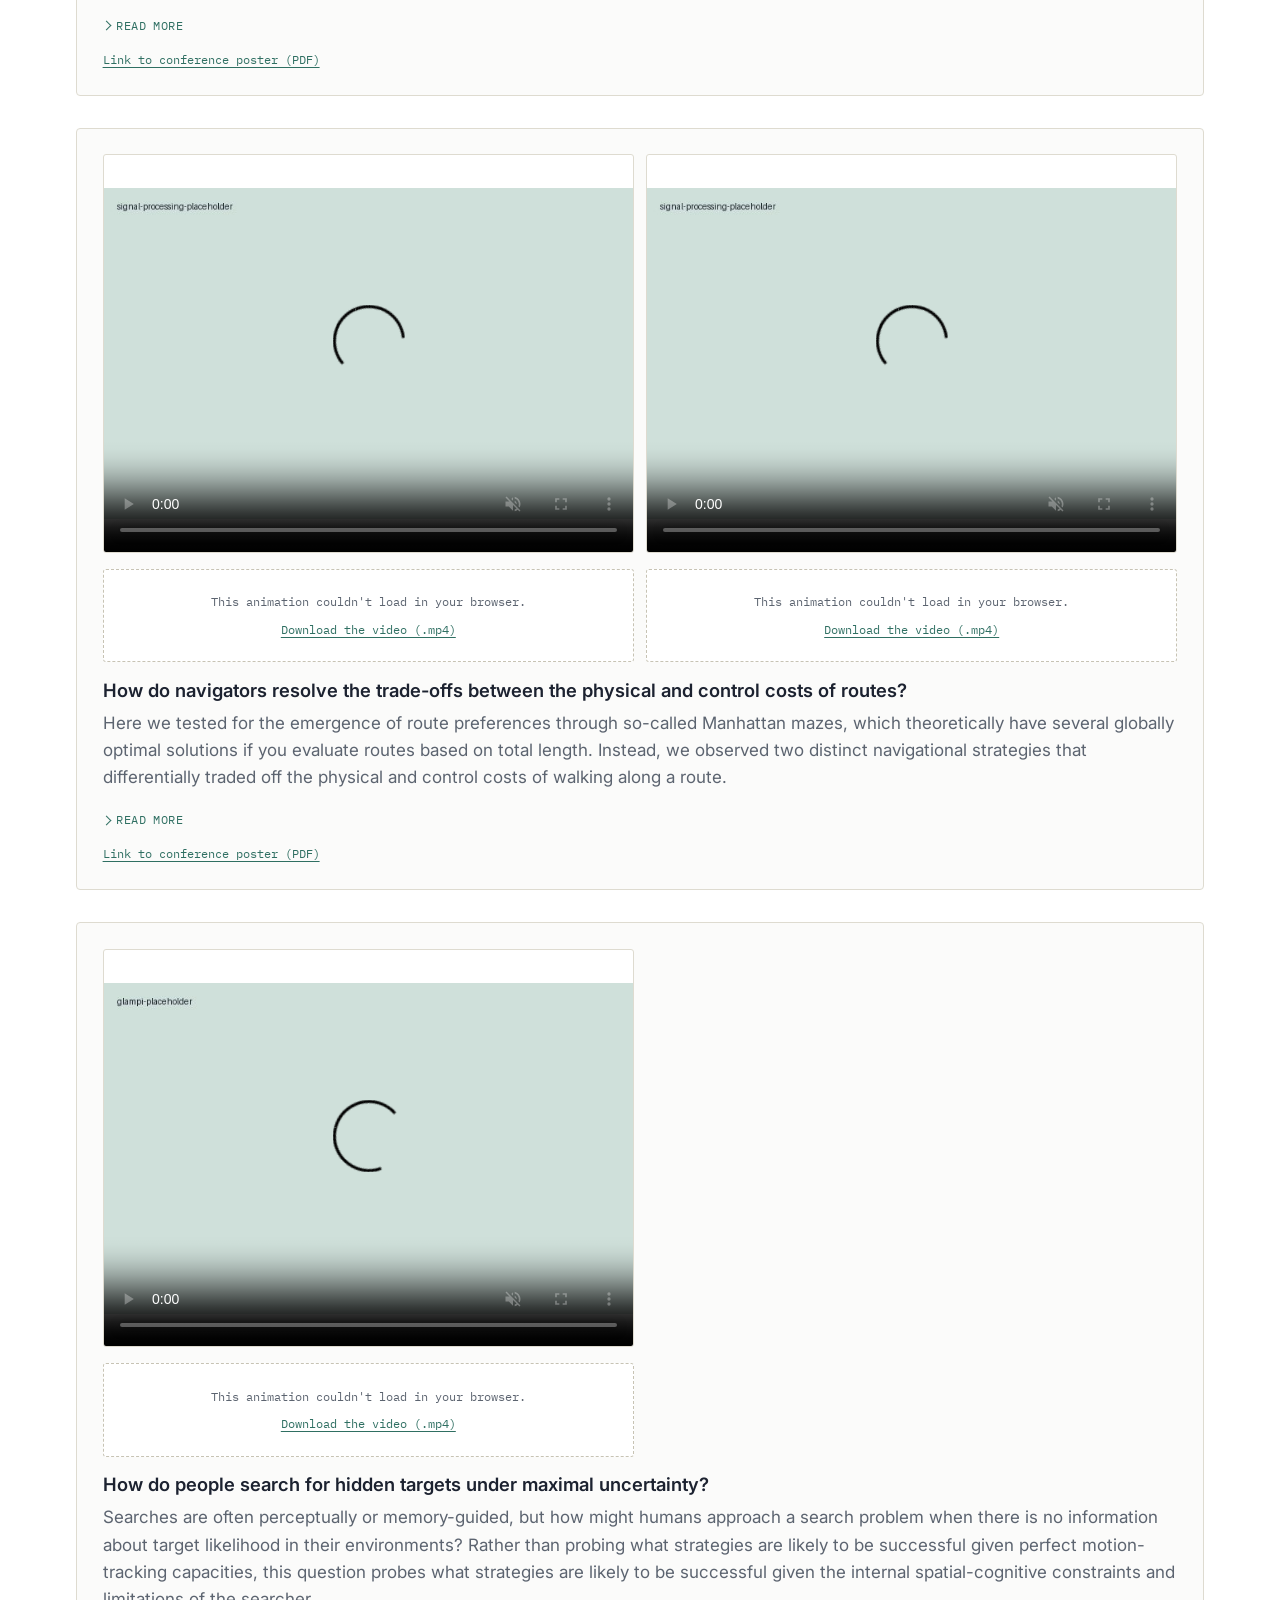
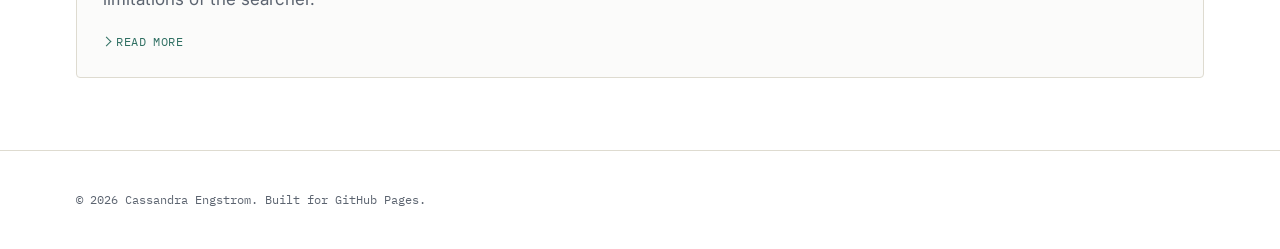
==== commit e3da063f: "Linking to 'fixed' mp4s" ====
--- a/research.html
+++ b/research.html
@@ -44,20 +44,20 @@
         <div class="card-media">
           <div class="video-wrap">
             <video class="thumb" controls muted loop playsinline preload="none" poster="assets/images/maze-heatmap-placeholder.jpg">
-              <source src="assets/videos/FYP_animation.mp4" type="video/mp4">
-            </video>
-            <div class="video-fallback" hidden>
-              <p>This animation couldn't load in your browser.</p>
-              <a href="assets/videos/FYP_animation.mp4" download>Download the video (.mp4)</a>
+              <source src="assets/videos/FYP_animation_fixed.mp4" type="video/mp4">
+            </video>
+            <div class="video-fallback" hidden>
+              <p>This animation couldn't load in your browser.</p>
+              <a href="assets/videos/FYP_animation_fixed.mp4" download>Download the video (.mp4)</a>
             </div>
           </div>
           <div class="video-wrap">
             <video class="thumb" controls muted loop playsinline preload="none" poster="assets/images/maze-heatmap-placeholder.jpg">
-              <source src="assets/videos/GardenOfFP_animation.mp4" type="video/mp4">
-            </video>
-            <div class="video-fallback" hidden>
-              <p>This animation couldn't load in your browser.</p>
-              <a href="assets/videos/GardenOfFP_animation.mp4" download>Download the video (.mp4)</a>
+              <source src="assets/videos/GardenOfFP_animation_fixed.mp4" type="video/mp4">
+            </video>
+            <div class="video-fallback" hidden>
+              <p>This animation couldn't load in your browser.</p>
+              <a href="assets/videos/GardenOfFP_animation_fixed.mp4" download>Download the video (.mp4)</a>
             </div>
           </div>
         </div>
@@ -82,29 +82,29 @@
         <div class="card-media">
           <div class="video-wrap">
             <video class="thumb" controls muted loop playsinline preload="none" poster="assets/images/discovery-metric-placeholder.jpg">
-              <source src="assets/videos/approach45.mp4" type="video/mp4">
-            </video>
-            <div class="video-fallback" hidden>
-              <p>This animation couldn't load in your browser.</p>
-              <a href="assets/videos/approach45.mp4" download>Download the video (.mp4)</a>
+              <source src="assets/videos/approach45_fixed.mp4" type="video/mp4">
+            </video>
+            <div class="video-fallback" hidden>
+              <p>This animation couldn't load in your browser.</p>
+              <a href="assets/videos/approach45_fixed.mp4" download>Download the video (.mp4)</a>
             </div>
           </div>
           <div class="video-wrap">
             <video class="thumb" controls muted loop playsinline preload="none" poster="assets/images/discovery-metric-placeholder.jpg">
-              <source src="assets/videos/approach45_occlude.mp4" type="video/mp4">
-            </video>
-            <div class="video-fallback" hidden>
-              <p>This animation couldn't load in your browser.</p>
-              <a href="assets/videos/approach45_occlude.mp4" download>Download the video (.mp4)</a>
+              <source src="assets/videos/approach45_occlude_fixed.mp4" type="video/mp4">
+            </video>
+            <div class="video-fallback" hidden>
+              <p>This animation couldn't load in your browser.</p>
+              <a href="assets/videos/approach45_occlude_fixed.mp4" download>Download the video (.mp4)</a>
             </div>
           </div>
           <div class="video-wrap">
             <video class="thumb" controls muted loop playsinline preload="none" poster="assets/images/discovery-metric-placeholder.jpg">
-              <source src="assets/videos/courtyard_rhombus_animation.mp4" type="video/mp4">
-            </video>
-            <div class="video-fallback" hidden>
-              <p>This animation couldn't load in your browser.</p>
-              <a href="assets/videos/courtyard_rhombus_animation.mp4" download>Download the video (.mp4)</a>
+              <source src="assets/videos/courtyard_rhombus_animation_fixed.mp4" type="video/mp4">
+            </video>
+            <div class="video-fallback" hidden>
+              <p>This animation couldn't load in your browser.</p>
+              <a href="assets/videos/courtyard_rhombus_animation_fixed.mp4" download>Download the video (.mp4)</a>
             </div>
           </div>
         </div>
@@ -134,20 +134,20 @@
         <div class="card-media">
           <div class="video-wrap">
             <video class="thumb" controls muted loop playsinline preload="none" poster="assets/images/signal-processing-placeholder.jpg">
-              <source src="assets/videos/Grid_animation_2x4.mp4" type="video/mp4">
-            </video>
-            <div class="video-fallback" hidden>
-              <p>This animation couldn't load in your browser.</p>
-              <a href="assets/videos/Grid_animation_2x4.mp4" download>Download the video (.mp4)</a>
+              <source src="assets/videos/Grid_animation_2x4_fixed.mp4" type="video/mp4">
+            </video>
+            <div class="video-fallback" hidden>
+              <p>This animation couldn't load in your browser.</p>
+              <a href="assets/videos/Grid_animation_2x4_fixed.mp4" download>Download the video (.mp4)</a>
             </div>
           </div>
                     <div class="video-wrap">
             <video class="thumb" controls muted loop playsinline preload="none" poster="assets/images/signal-processing-placeholder.jpg">
-              <source src="assets/videos/Grid_animation_1x5.mp4" type="video/mp4">
-            </video>
-            <div class="video-fallback" hidden>
-              <p>This animation couldn't load in your browser.</p>
-              <a href="assets/videos/Grid_animation_1x5.mp4" download>Download the video (.mp4)</a>
+              <source src="assets/videos/Grid_animation_1x5_fixed.mp4" type="video/mp4">
+            </video>
+            <div class="video-fallback" hidden>
+              <p>This animation couldn't load in your browser.</p>
+              <a href="assets/videos/Grid_animation_1x5_fixed.mp4" download>Download the video (.mp4)</a>
             </div>
           </div>
         </div>
@@ -173,11 +173,11 @@
         <div class="card-media">
           <div class="video-wrap">
             <video class="thumb" controls muted loop playsinline preload="none" poster="assets/images/glampi-placeholder.jpg">
-              <source src="assets/videos/search_animation.mp4" type="video/mp4">
-            </video>
-            <div class="video-fallback" hidden>
-              <p>This animation couldn't load in your browser.</p>
-              <a href="assets/videos/search_animation.mp4" download>Download the video (.mp4)</a>
+              <source src="assets/videos/search_animation_fixed.mp4" type="video/mp4">
+            </video>
+            <div class="video-fallback" hidden>
+              <p>This animation couldn't load in your browser.</p>
+              <a href="assets/videos/search_animation_fixed.mp4" download>Download the video (.mp4)</a>
             </div>
           </div>
         </div>
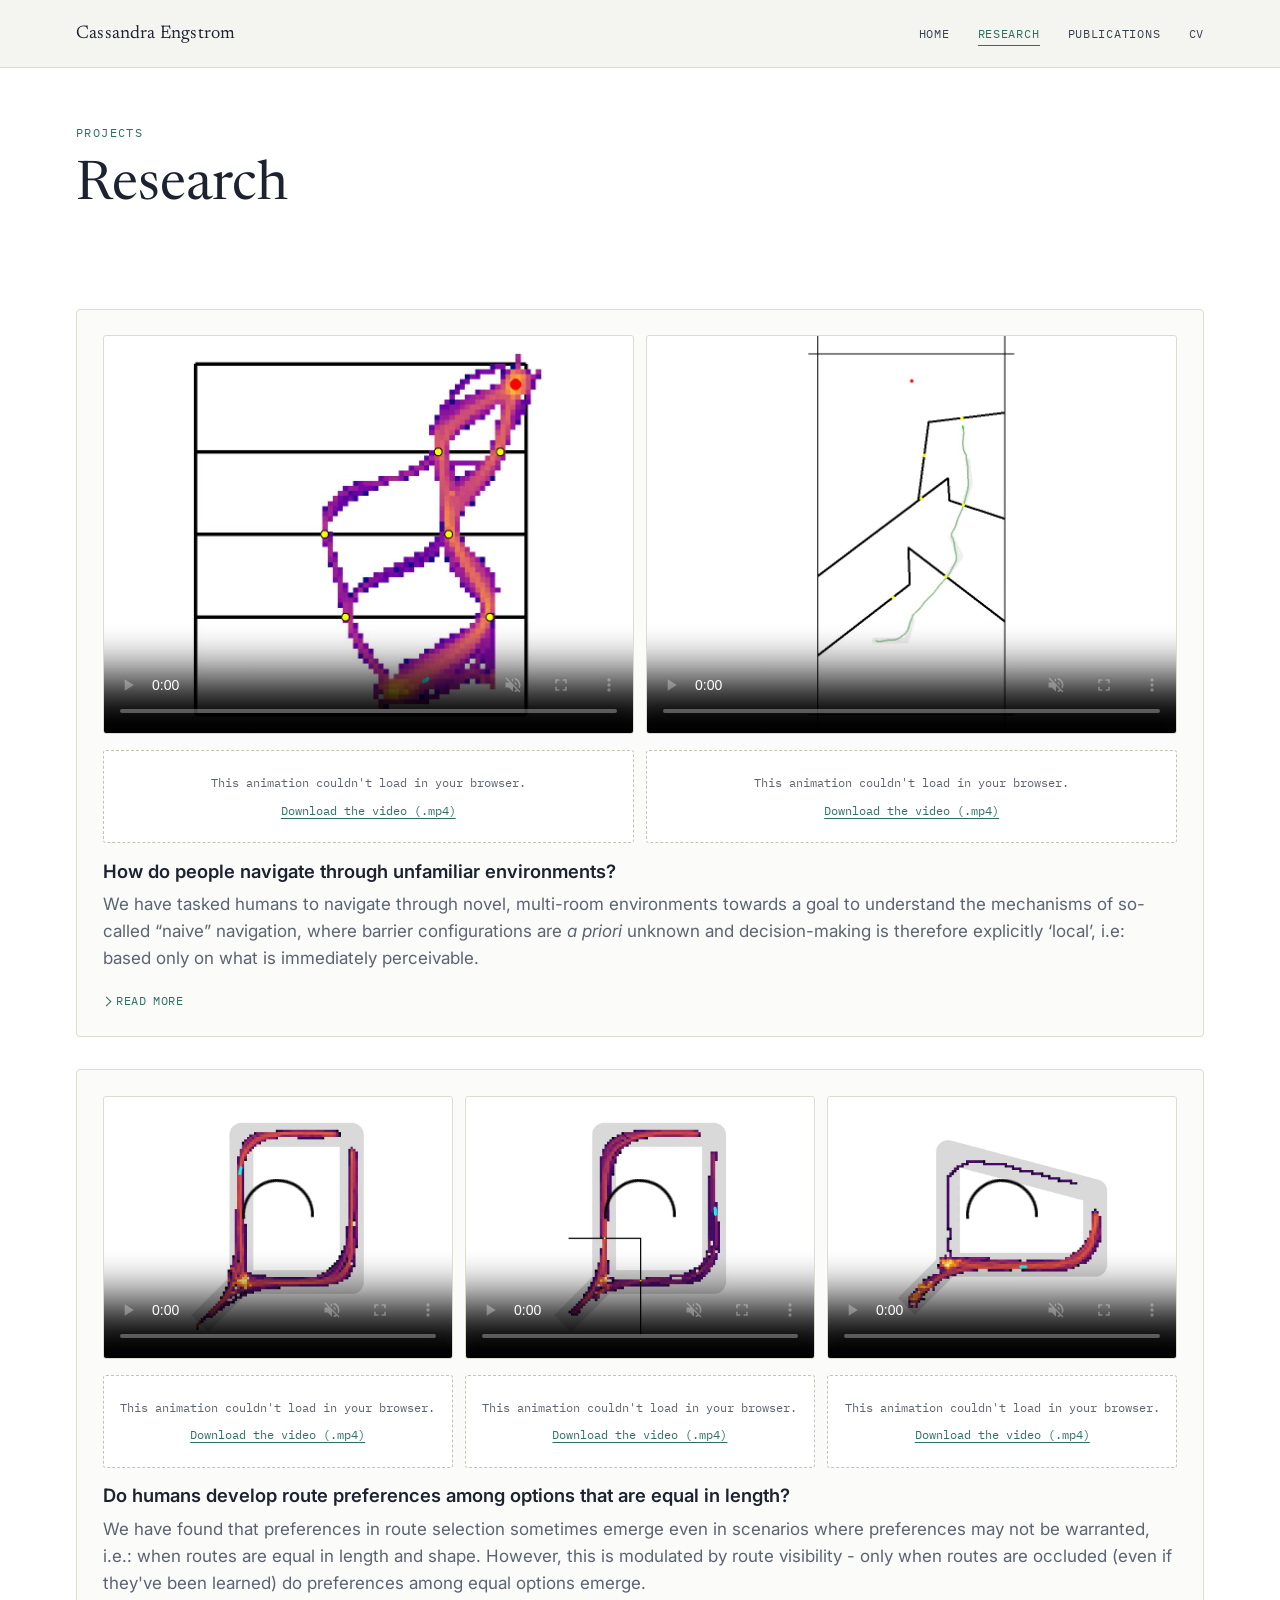
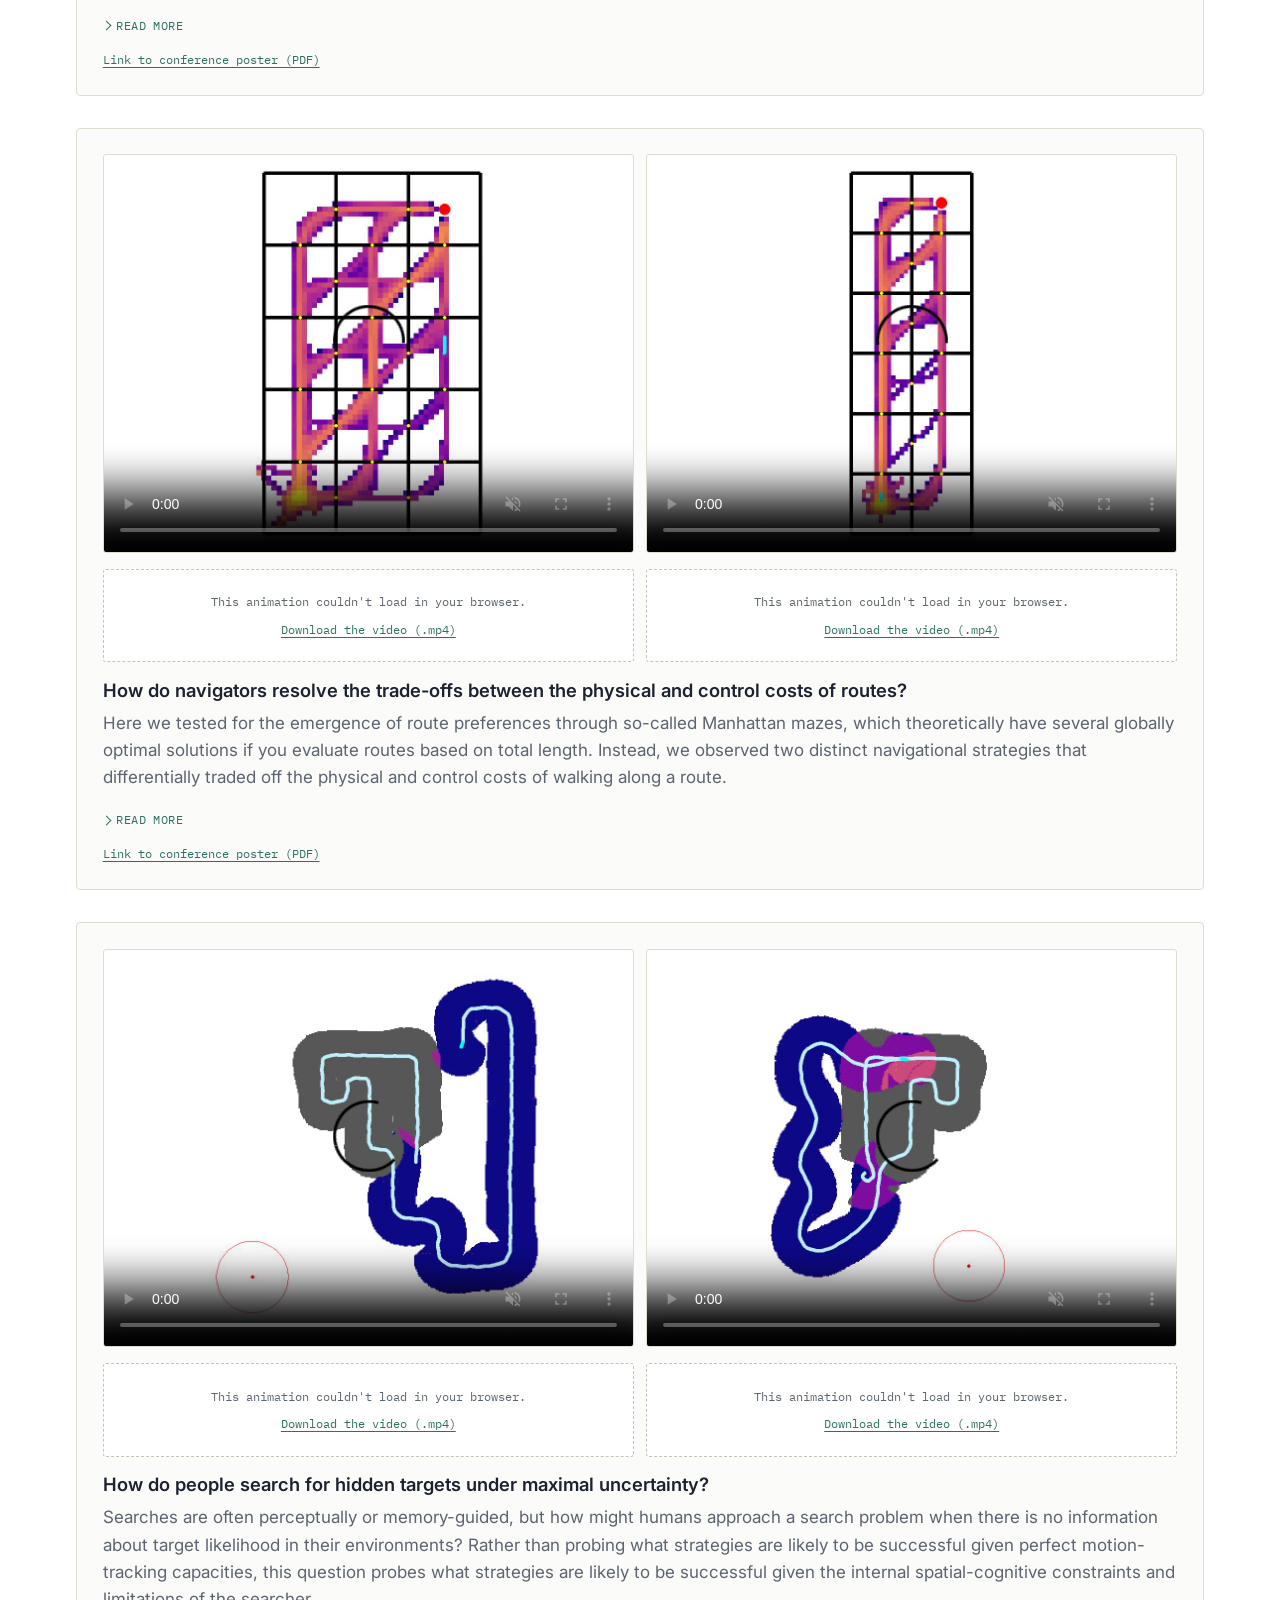
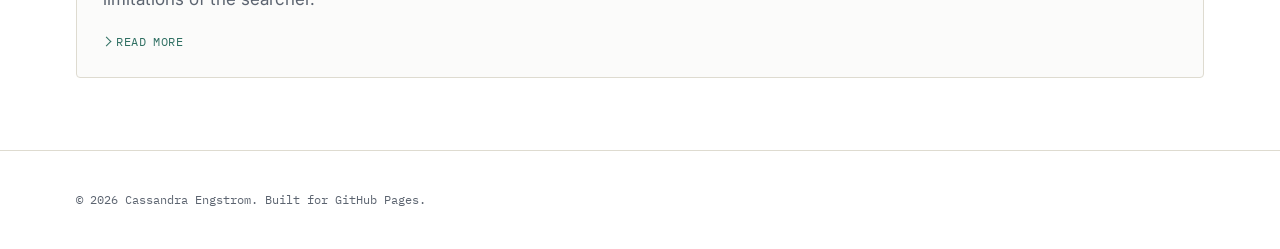
==== commit ffe236ab: "added images (splashscreen) for when mp4 doesnt work" ====
--- a/research.html
+++ b/research.html
@@ -43,7 +43,7 @@
       <div class="card">
         <div class="card-media">
           <div class="video-wrap">
-            <video class="thumb" controls muted loop playsinline preload="none" poster="assets/images/maze-heatmap-placeholder.jpg">
+            <video class="thumb" controls muted loop playsinline preload="none" poster="assets/images/fyp-poster.jpg">
               <source src="assets/videos/FYP_animation_fixed.mp4" type="video/mp4">
             </video>
             <div class="video-fallback" hidden>
@@ -52,7 +52,7 @@
             </div>
           </div>
           <div class="video-wrap">
-            <video class="thumb" controls muted loop playsinline preload="none" poster="assets/images/maze-heatmap-placeholder.jpg">
+            <video class="thumb" controls muted loop playsinline preload="none" poster="assets/images/GOFP-poster.jpg">
               <source src="assets/videos/GardenOfFP_animation_fixed.mp4" type="video/mp4">
             </video>
             <div class="video-fallback" hidden>
@@ -81,7 +81,7 @@
       <div class="card">
         <div class="card-media">
           <div class="video-wrap">
-            <video class="thumb" controls muted loop playsinline preload="none" poster="assets/images/discovery-metric-placeholder.jpg">
+            <video class="thumb" controls muted loop playsinline preload="none" poster="assets/images/approach45-poster.jpg">
               <source src="assets/videos/approach45_fixed.mp4" type="video/mp4">
             </video>
             <div class="video-fallback" hidden>
@@ -90,7 +90,7 @@
             </div>
           </div>
           <div class="video-wrap">
-            <video class="thumb" controls muted loop playsinline preload="none" poster="assets/images/discovery-metric-placeholder.jpg">
+            <video class="thumb" controls muted loop playsinline preload="none" poster="assets/images/approach45_occlude-poster.jpg">
               <source src="assets/videos/approach45_occlude_fixed.mp4" type="video/mp4">
             </video>
             <div class="video-fallback" hidden>
@@ -99,7 +99,7 @@
             </div>
           </div>
           <div class="video-wrap">
-            <video class="thumb" controls muted loop playsinline preload="none" poster="assets/images/discovery-metric-placeholder.jpg">
+            <video class="thumb" controls muted loop playsinline preload="none" poster="assets/images/rhombus-poster.jpg">
               <source src="assets/videos/courtyard_rhombus_animation_fixed.mp4" type="video/mp4">
             </video>
             <div class="video-fallback" hidden>
@@ -133,7 +133,7 @@
       <div class="card">
         <div class="card-media">
           <div class="video-wrap">
-            <video class="thumb" controls muted loop playsinline preload="none" poster="assets/images/signal-processing-placeholder.jpg">
+            <video class="thumb" controls muted loop playsinline preload="none" poster="assets/images/2x4-poster.jpg">
               <source src="assets/videos/Grid_animation_2x4_fixed.mp4" type="video/mp4">
             </video>
             <div class="video-fallback" hidden>
@@ -142,7 +142,7 @@
             </div>
           </div>
                     <div class="video-wrap">
-            <video class="thumb" controls muted loop playsinline preload="none" poster="assets/images/signal-processing-placeholder.jpg">
+            <video class="thumb" controls muted loop playsinline preload="none" poster="assets/images/1x5-poster.jpg">
               <source src="assets/videos/Grid_animation_1x5_fixed.mp4" type="video/mp4">
             </video>
             <div class="video-fallback" hidden>
@@ -172,12 +172,21 @@
       <div class="card">
         <div class="card-media">
           <div class="video-wrap">
-            <video class="thumb" controls muted loop playsinline preload="none" poster="assets/images/glampi-placeholder.jpg">
+            <video class="thumb" controls muted loop playsinline preload="none" poster="assets/images/search-poster.jpg">
               <source src="assets/videos/search_animation_fixed.mp4" type="video/mp4">
             </video>
             <div class="video-fallback" hidden>
               <p>This animation couldn't load in your browser.</p>
               <a href="assets/videos/search_animation_fixed.mp4" download>Download the video (.mp4)</a>
+            </div>
+          </div>
+          <div class="video-wrap">
+            <video class="thumb" controls muted loop playsinline preload="none" poster="assets/images/search_continuous-poster.jpg">
+              <source src="assets/videos/search_animation_continuous_fixed.mp4" type="video/mp4">
+            </video>
+            <div class="video-fallback" hidden>
+              <p>This animation couldn't load in your browser.</p>
+              <a href="assets/videos/search_animation_continuous_fixed.mp4" download>Download the video (.mp4)</a>
             </div>
           </div>
         </div>
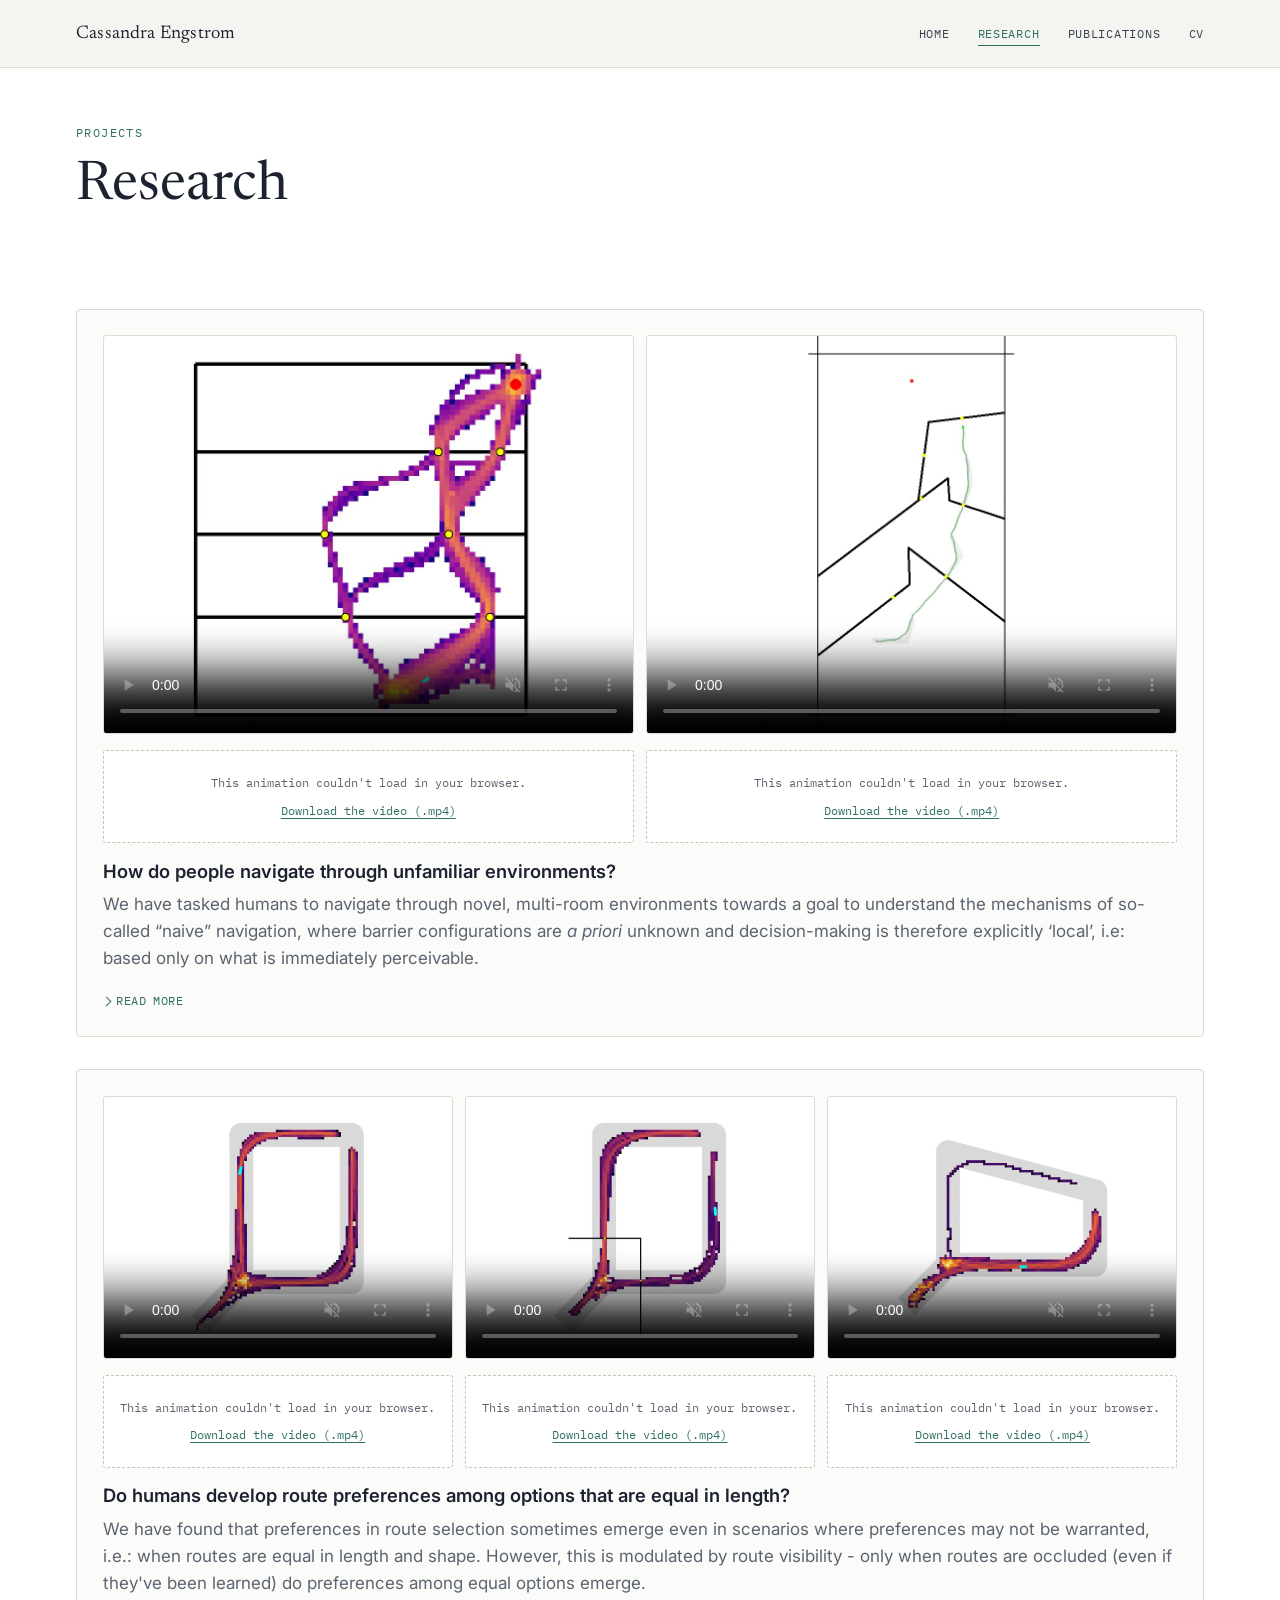
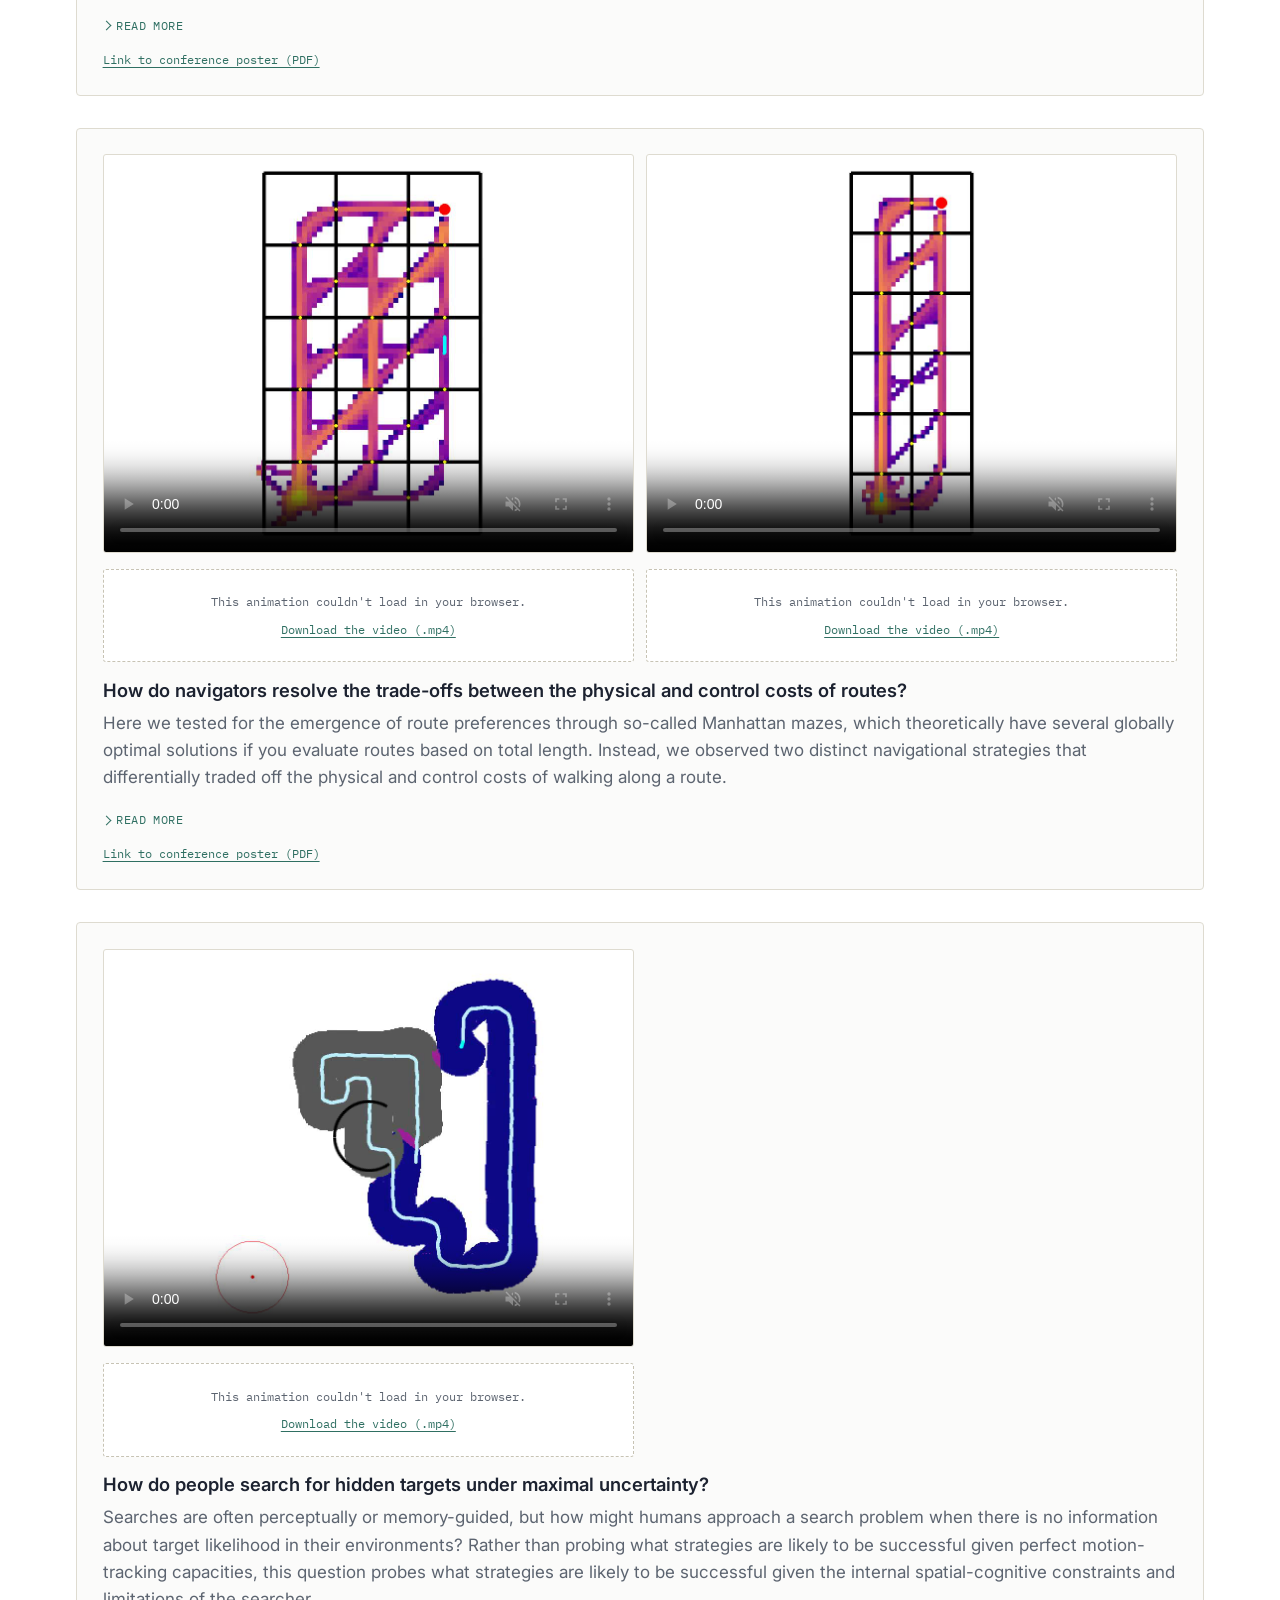
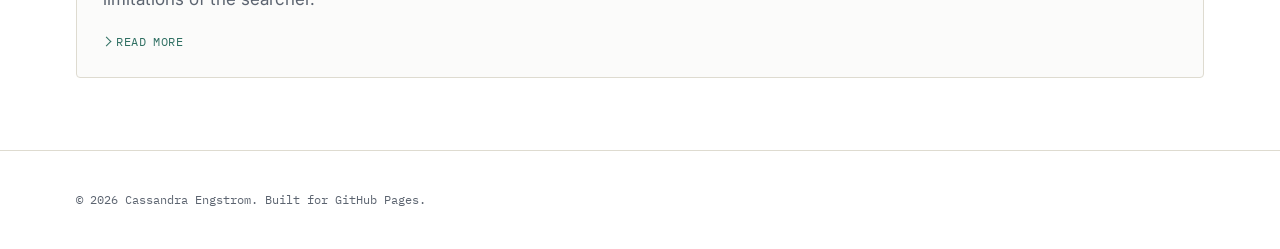
==== commit cda2f4a1: "removed second search animation" ====
--- a/research.html
+++ b/research.html
@@ -180,15 +180,6 @@
               <a href="assets/videos/search_animation_fixed.mp4" download>Download the video (.mp4)</a>
             </div>
           </div>
-          <div class="video-wrap">
-            <video class="thumb" controls muted loop playsinline preload="none" poster="assets/images/search_continuous-poster.jpg">
-              <source src="assets/videos/search_animation_continuous_fixed.mp4" type="video/mp4">
-            </video>
-            <div class="video-fallback" hidden>
-              <p>This animation couldn't load in your browser.</p>
-              <a href="assets/videos/search_animation_continuous_fixed.mp4" download>Download the video (.mp4)</a>
-            </div>
-          </div>
         </div>
         <!--<span class="tag">Modeling</span>-->
         <h3>How do people search for hidden targets under maximal uncertainty?</h3>
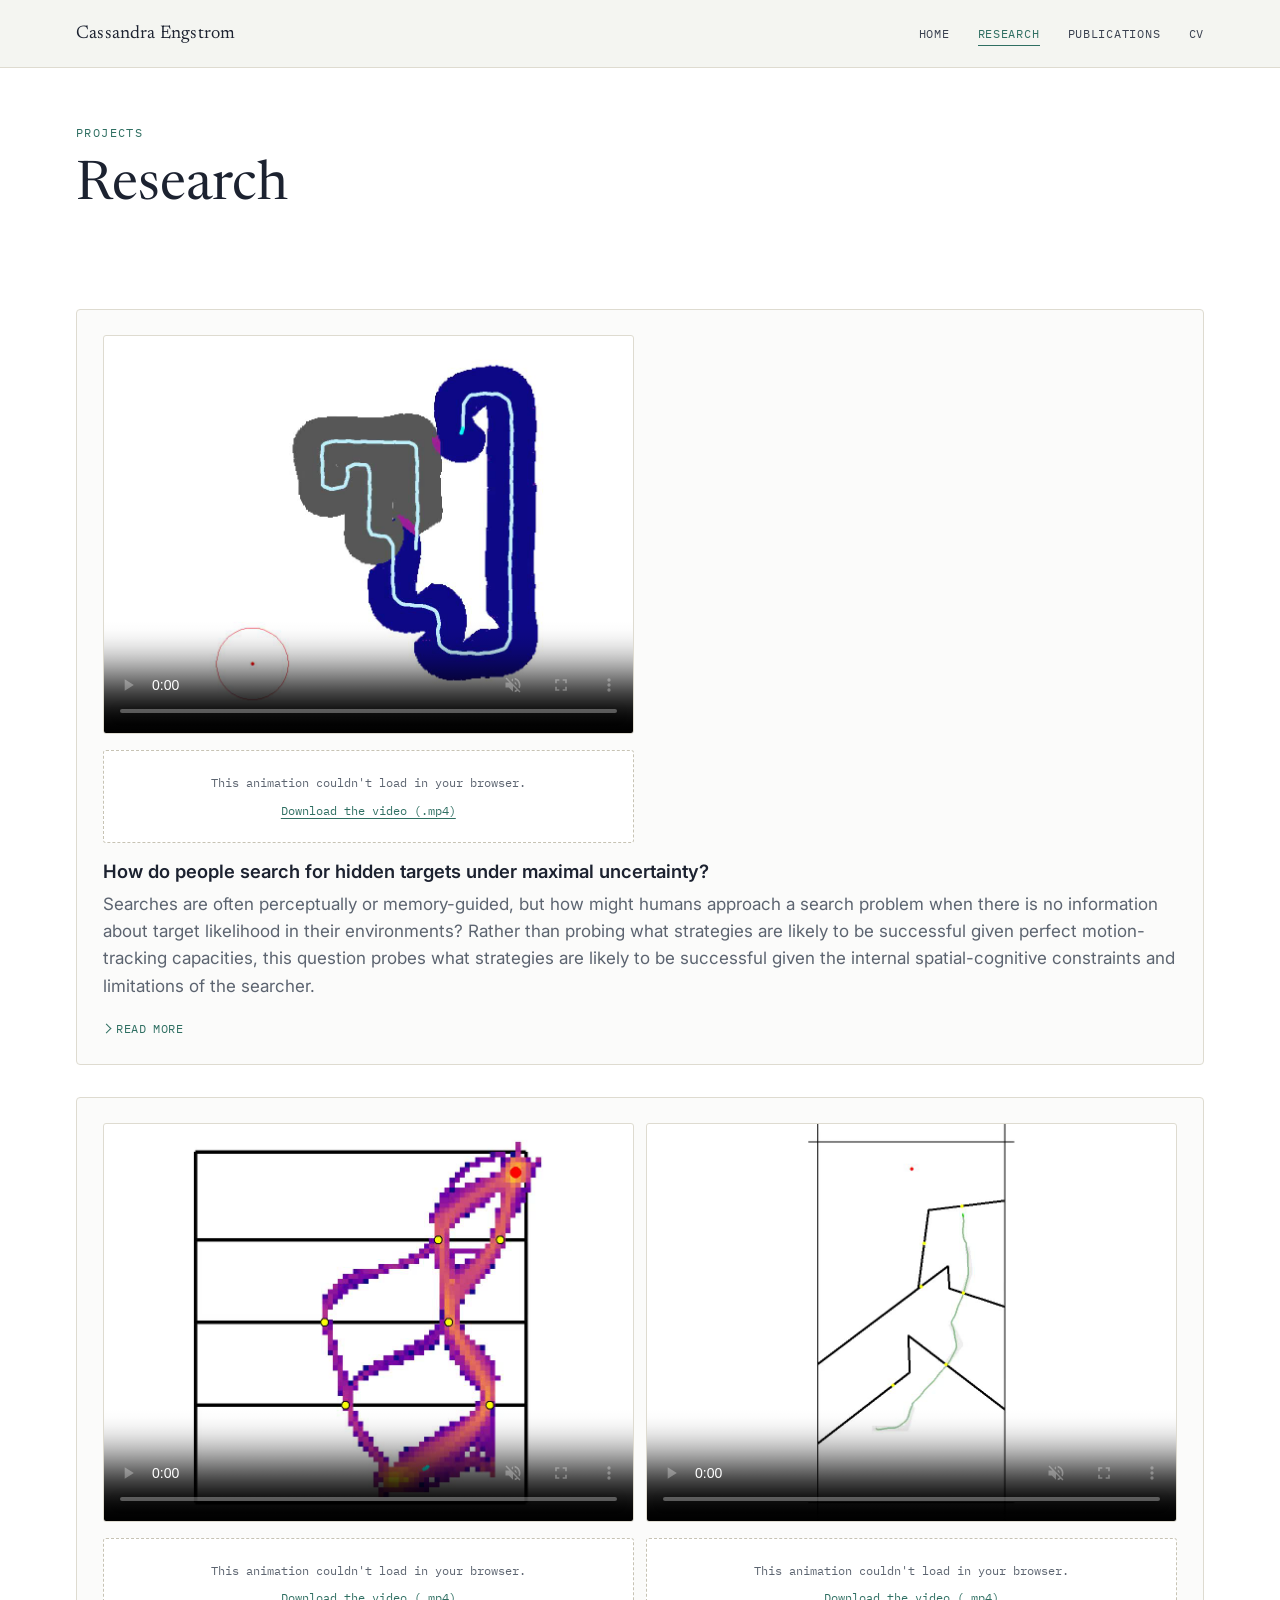
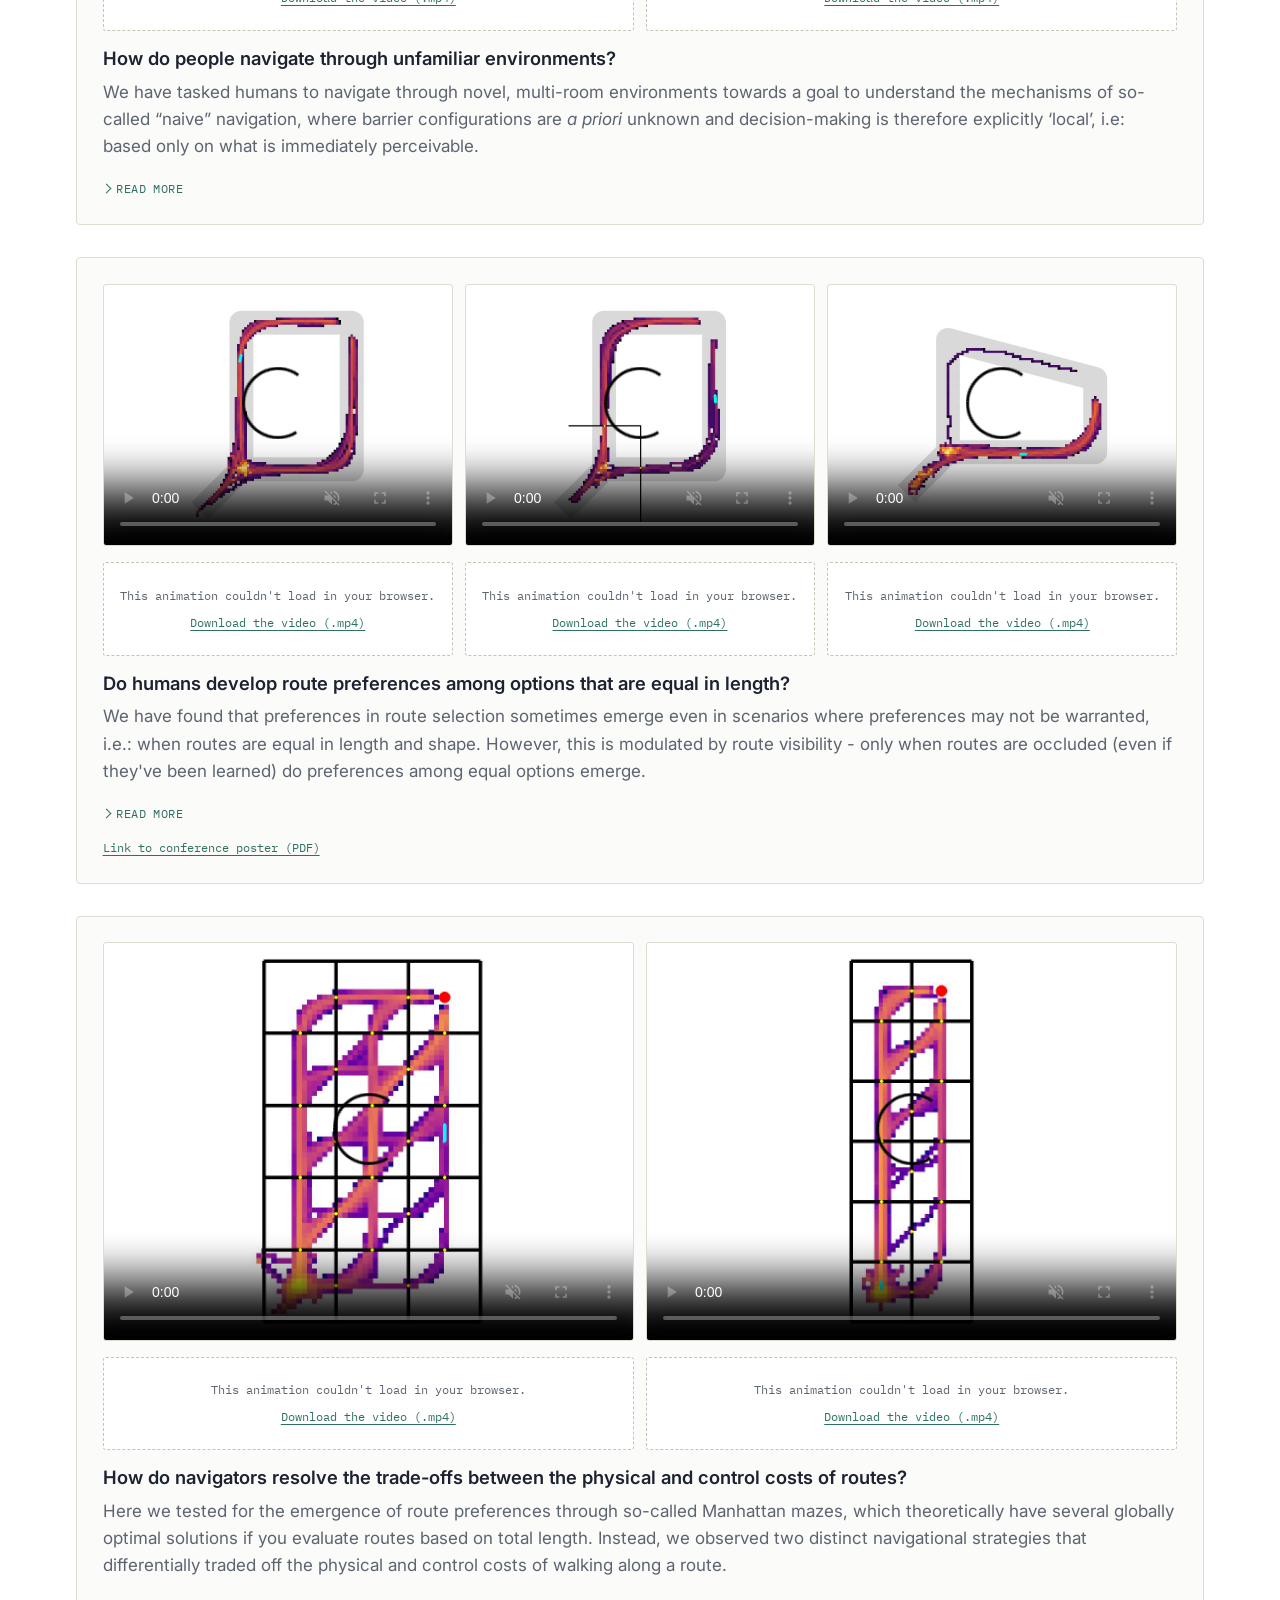
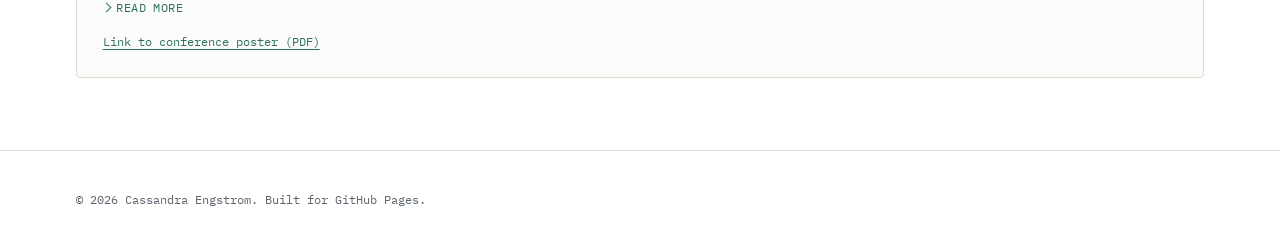
==== commit 2efc8da3: "rearranged cards in research section" ====
--- a/research.html
+++ b/research.html
@@ -40,6 +40,37 @@
   <div class="wrap">
     <div class="card-grid">
 
+
+
+
+      <div class="card">
+        <div class="card-media">
+          <div class="video-wrap">
+            <video class="thumb" controls muted loop playsinline preload="none" poster="assets/images/search-poster.jpg">
+              <source src="assets/videos/search_animation_fixed.mp4" type="video/mp4">
+            </video>
+            <div class="video-fallback" hidden>
+              <p>This animation couldn't load in your browser.</p>
+              <a href="assets/videos/search_animation_fixed.mp4" download>Download the video (.mp4)</a>
+            </div>
+          </div>
+        </div>
+        <!--<span class="tag">Modeling</span>-->
+        <h3>How do people search for hidden targets under maximal uncertainty?</h3>
+        <p class="muted">
+          Searches are often perceptually or memory-guided, but how might humans approach a search problem when there is no information about target likelihood in their environments? Rather than probing what strategies are likely to be successful given perfect motion-tracking capacities, this question probes what strategies are likely to be successful given the internal spatial-cognitive constraints and limitations of the searcher. 
+        </p>
+        <details class="read-more">
+          <summary>Read more</summary>
+          <p class="muted">
+            As part of my ongoing dissertation research, I am analyzing the movement of humans searching in large virtual environments. The field of movement ecology has given rise to motley models of foraging, dispersal and migration in animals, but little is known about the methods humans might employ while searching for hidden targets. Search is related to navigation in that if done effectively, it requires the searcher to maintain some concept of where they are and where they have been. However, the degree to which spatial memory systems (i.e.: tracking ones position) are employed may depend on the constraints of the task,  including the richness of landmark information available, the time limits on the search task, and target numerosity, all of which affect the difference in the effort-to-success tradeoff between memoryful and memoryless searches. I am currently modelling human search strategies in an effort to understand how and when memory is employed, and whether this employment is demonstrably ‘efficient’, considering factors like error accumulation in path integration.
+          </p>
+        </details>
+        <!--<div class="card-links">
+          <a href="assets/pdfs/path-integration-model.pdf">Read the write-up (PDF)</a>
+        </div>-->
+      </div>
+
       <div class="card">
         <div class="card-media">
           <div class="video-wrap">
@@ -168,34 +199,6 @@
       </div>
 
       
-
-      <div class="card">
-        <div class="card-media">
-          <div class="video-wrap">
-            <video class="thumb" controls muted loop playsinline preload="none" poster="assets/images/search-poster.jpg">
-              <source src="assets/videos/search_animation_fixed.mp4" type="video/mp4">
-            </video>
-            <div class="video-fallback" hidden>
-              <p>This animation couldn't load in your browser.</p>
-              <a href="assets/videos/search_animation_fixed.mp4" download>Download the video (.mp4)</a>
-            </div>
-          </div>
-        </div>
-        <!--<span class="tag">Modeling</span>-->
-        <h3>How do people search for hidden targets under maximal uncertainty?</h3>
-        <p class="muted">
-          Searches are often perceptually or memory-guided, but how might humans approach a search problem when there is no information about target likelihood in their environments? Rather than probing what strategies are likely to be successful given perfect motion-tracking capacities, this question probes what strategies are likely to be successful given the internal spatial-cognitive constraints and limitations of the searcher. 
-        </p>
-        <details class="read-more">
-          <summary>Read more</summary>
-          <p class="muted">
-            As part of my ongoing dissertation research, I am analyzing the movement of humans searching in large virtual environments. The field of movement ecology has given rise to motley models of foraging, dispersal and migration in animals, but little is known about the methods humans might employ while searching for hidden targets. Search is related to navigation in that if done effectively, it requires the searcher to maintain some concept of where they are and where they have been. However, the degree to which spatial memory systems (i.e.: tracking ones position) are employed may depend on the constraints of the task,  including the richness of landmark information available, the time limits on the search task, and target numerosity, all of which affect the difference in the effort-to-success tradeoff between memoryful and memoryless searches. I am currently modelling human search strategies in an effort to understand how and when memory is employed, and whether this employment is demonstrably ‘efficient’, considering factors like error accumulation in path integration.
-          </p>
-        </details>
-        <!--<div class="card-links">
-          <a href="assets/pdfs/path-integration-model.pdf">Read the write-up (PDF)</a>
-        </div>-->
-      </div>
 
     </div>
   </div>
